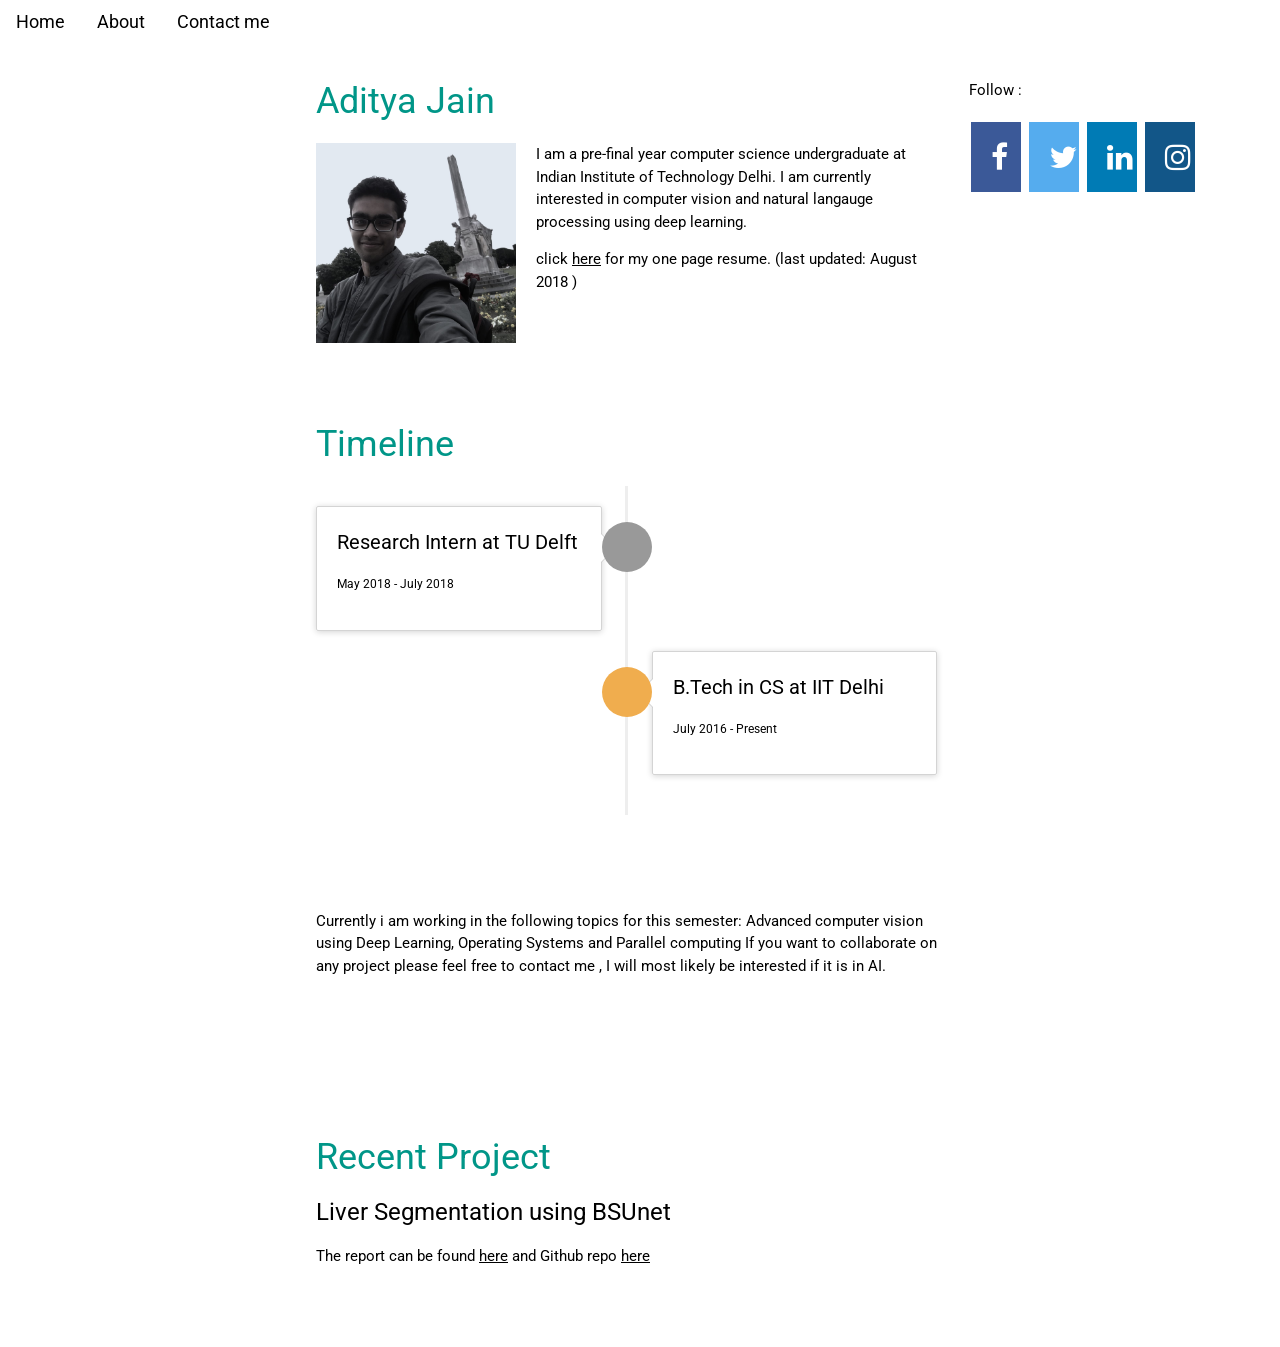
==== index.html @ 06b13209 "repo address updated" ====
<!DOCTYPE html>
<html lang="en">
<title>Aditya Jain | aditya0212jain</title>
<!-- Global site tag (gtag.js) - Google Analytics -->
<script async src="https://www.googletagmanager.com/gtag/js?id=UA-132483902-1"></script>
<script>
  window.dataLayer = window.dataLayer || [];
  function gtag(){dataLayer.push(arguments);}
  gtag('js', new Date());

  gtag('config', 'UA-132483902-1');
</script>

<meta charset="UTF-8">
<meta name="viewport" content="width=device-width, initial-scale=1">
<link rel="stylesheet" href="https://www.w3schools.com/w3css/4/w3.css">
<link rel="stylesheet" href="https://www.w3schools.com/lib/w3-theme-black.css">
<link rel="stylesheet" href="https://fonts.googleapis.com/css?family=Roboto">
<link rel="stylesheet" href="https://cdnjs.cloudflare.com/ajax/libs/font-awesome/4.7.0/css/font-awesome.min.css">
<link rel="stylesheet" href="timeline.css">
<link rel="stylesheet" href="social.css">
<style>
html,body,h1,h2,h3,h4,h5,h6 {font-family: "Roboto", sans-serif;}
.w3-sidebar {
  z-index: 3;
  width: 250px;
  top: 43px;
  bottom: 0;
  height: inherit;
}
</style>
<body>

<!-- Navbar -->
<div class="w3-top">
        <div class="w3-bar w3-theme w3-top w3-left-align w3-large">
          <!-- <a class="w3-bar-item w3-button w3-right w3-hide-large w3-hover-white w3-large w3-theme-l1" href="javascript:void(0)" onclick="w3_open()"><i class="fa fa-bars"></i></a> -->
          <a class="w3-bar-item w3-button w3-hover-white" href="index.html">Home</a>
          <a class="w3-bar-item w3-button w3-hover-white" href="about.html">About</a>
          <a href="contact.html" class="w3-bar-item w3-button w3-hover-white">Contact me</a>
          <!---<a href="#" class="w3-bar-item w3-button w3-hide-small w3-hide-medium w3-hover-white">Clients</a>
          <a href="#" class="w3-bar-item w3-button w3-hide-small w3-hide-medium w3-hover-white">Partners</a>--->
        </div>
      </div>

<!-- Sidebar 
<nav class="w3-sidebar w3-bar-block w3-collapse w3-large w3-theme-l5 w3-animate-left" id="mySidebar">
  <a href="javascript:void(0)" onclick="w3_close()" class="w3-right w3-xlarge w3-padding-large w3-hover-black w3-hide-large" title="Close Menu">
    <i class="fa fa-remove"></i>
  </a>
  <h4 class="w3-bar-item"><b>Menu</b></h4>
  <a class="w3-bar-item w3-button w3-hover-black" href="#">Link</a>
  <a class="w3-bar-item w3-button w3-hover-black" href="#">Link</a>
  <a class="w3-bar-item w3-button w3-hover-black" href="#">Link</a>
  <a class="w3-bar-item w3-button w3-hover-black" href="#">Link</a>
</nav>
-->

<!-- Overlay effect when opening sidebar on small screens -->
<div class="w3-overlay w3-hide-large" onclick="w3_close()" style="cursor:pointer" title="close side menu" id="myOverlay"></div>

<!-- Main content: shift it to the right by 250 pixels when the sidebar is visible -->
<div class="w3-main" style="margin-left:300px">

  <div class="w3-row w3-padding-64">
    <div class="w3-twothird w3-container">
      <h1 class="w3-text-teal">Aditya Jain</h1>
      <p>
      <img src="myimage.jpeg" style="width: 200px;height: 200px;margin-right: 20px" align="left">
      <p>
        I am a pre-final year computer science  undergraduate at Indian Institute of Technology Delhi. I am currently interested in computer vision and natural langauge processing using deep learning.</p>
        <p>click <a href="resume.pdf" target="_blank">here</a> for my one page resume.

            (last updated: August 2018 )</p>
        </p>
    </div>
    <div class="w3-third w3-container">
        <p>Follow :</p>
        <a href="https://www.facebook.com/aditya0212jain" class="fa fa-facebook" target="_blank"></a>
<a href="https://twitter.com/aditya0212jain" class="fa fa-twitter" target="_blank"></a>
<a href="https://www.linkedin.com/in/aditya-jain-6a0373137/" class="fa fa-linkedin" target="_blank"></a>
<a href="https://www.instagram.com/aditya0212jain" class="fa fa-instagram" target="_blank"></a>
    </div>
  </div>

  <div class="w3-row">
    <div class="w3-twothird w3-container">
      <h1 class="w3-text-teal">Timeline</h1>
      <div class="container">
            <ul class="timeline">
                <li>
                  <div class="timeline-badge"><i class="glyphicon glyphicon-check"></i></div>
                  <div class="timeline-panel">
                    <div class="timeline-heading">
                      <h4 class="timeline-title">Research Intern at TU Delft</h4>
                      <p><small class="text-muted"><i class="glyphicon glyphicon-time"></i>May 2018 - July 2018</small></p>
                    </div>
                    <div class="timeline-body">
                    </div>
                  </div>
                </li>
                <li class="timeline-inverted">
                  <div class="timeline-badge warning"><i class="glyphicon glyphicon-check"></i></div>
                  <div class="timeline-panel">
                    <div class="timeline-heading">
                      <h4 class="timeline-title">B.Tech in CS at IIT Delhi</h4>
                      <p><small class="text-muted"><i class="glyphicon glyphicon-time"></i>July 2016 - Present</small></p>
                    </div>
                    <div class="timeline-body">
                    </div>
                  </div>
                </li>
            </ul>
        </div>
    </div>
  </div>

  <div class="w3-row w3-padding-64">
    <div class="w3-twothird w3-container">
      <h1 class="w3-text-teal"></h1>
      <p>Currently i am working in the following topics for this semester:

        Advanced computer vision using Deep Learning, Operating Systems and Parallel computing
        
        If you want to collaborate on any project please feel free to contact me , I will most likely be interested if it is in AI.</p>
    </div>
  </div>

  <div class="w3-row w3-padding-64">
    <div class="w3-twothird w3-container">
      <h1 class="w3-text-teal">Recent Project</h1>
      <h3>Liver Segmentation using BSUnet</h3>
      <p>The report can be found <a href="files/LiverSegmentation.pdf">here</a> and Github repo <a href="https://github.com/aditya0212jain/Liver_Segmentation_BSUNet">here</a> </p>
    </div>
  </div>

  <!-- Pagination 
  <div class="w3-center w3-padding-32">
    <div class="w3-bar">
      <a class="w3-button w3-black" href="#">1</a>
      <a class="w3-button w3-hover-black" href="#">2</a>
      <a class="w3-button w3-hover-black" href="#">3</a>
      <a class="w3-button w3-hover-black" href="#">4</a>
      <a class="w3-button w3-hover-black" href="#">5</a>
      <a class="w3-button w3-hover-black" href="#">»</a>
    </div>
  </div>
  -->

<!-- END MAIN -->
</div>

<script>
// Get the Sidebar
var mySidebar = document.getElementById("mySidebar");

// Get the DIV with overlay effect
var overlayBg = document.getElementById("myOverlay");

// Toggle between showing and hiding the sidebar, and add overlay effect
function w3_open() {
  if (mySidebar.style.display === 'block') {
    mySidebar.style.display = 'none';
    overlayBg.style.display = "none";
  } else {
    mySidebar.style.display = 'block';
    overlayBg.style.display = "block";
  }
}

// Close the sidebar with the close button
function w3_close() {
  mySidebar.style.display = "none";
  overlayBg.style.display = "none";
}
</script>

</body>
</html>
---- timeline.css ----
.timeline {
    list-style: none;
    padding: 20px 0 20px;
    position: relative;
  }
  .timeline:before {
    top: 0;
    bottom: 0;
    position: absolute;
    content: " ";
    width: 3px;
    background-color: #eeeeee;
    left: 50%;
    margin-left: -1.5px;
  }
  .timeline > li {
    margin-bottom: 20px;
    position: relative;
  }
  .timeline > li:before,
  .timeline > li:after {
    content: " ";
    display: table;
  }
  .timeline > li:after {
    clear: both;
  }
  .timeline > li:before,
  .timeline > li:after {
    content: " ";
    display: table;
  }
  .timeline > li:after {
    clear: both;
  }
  .timeline > li > .timeline-panel {
    width: 46%;
    float: left;
    border: 1px solid #d4d4d4;
    border-radius: 2px;
    padding: 20px;
    position: relative;
    -webkit-box-shadow: 0 1px 6px rgba(0, 0, 0, 0.175);
    box-shadow: 0 1px 6px rgba(0, 0, 0, 0.175);
  }
  .timeline > li > .timeline-panel:before {
    position: absolute;
    top: 26px;
    right: -15px;
    display: inline-block;
    border-top: 15px solid transparent;
    border-left: 15px solid #ccc;
    border-right: 0 solid #ccc;
    border-bottom: 15px solid transparent;
    content: " ";
  }
  .timeline > li > .timeline-panel:after {
    position: absolute;
    top: 27px;
    right: -14px;
    display: inline-block;
    border-top: 14px solid transparent;
    border-left: 14px solid #fff;
    border-right: 0 solid #fff;
    border-bottom: 14px solid transparent;
    content: " ";
  }
  .timeline > li > .timeline-badge {
    color: #fff;
    width: 50px;
    height: 50px;
    line-height: 50px;
    font-size: 1.4em;
    text-align: center;
    position: absolute;
    top: 16px;
    left: 50%;
    margin-left: -25px;
    background-color: #999999;
    z-index: 100;
    border-top-right-radius: 50%;
    border-top-left-radius: 50%;
    border-bottom-right-radius: 50%;
    border-bottom-left-radius: 50%;
  }
  .timeline > li.timeline-inverted > .timeline-panel {
    float: right;
  }
  .timeline > li.timeline-inverted > .timeline-panel:before {
    border-left-width: 0;
    border-right-width: 15px;
    left: -15px;
    right: auto;
  }
  .timeline > li.timeline-inverted > .timeline-panel:after {
    border-left-width: 0;
    border-right-width: 14px;
    left: -14px;
    right: auto;
  }
  .timeline-badge.primary {
    background-color: #2e6da4 !important;
  }
  .timeline-badge.success {
    background-color: #3f903f !important;
  }
  .timeline-badge.warning {
    background-color: #f0ad4e !important;
  }
  .timeline-badge.danger {
    background-color: #d9534f !important;
  }
  .timeline-badge.info {
    background-color: #5bc0de !important;
  }
  .timeline-title {
    margin-top: 0;
    color: inherit;
  }
  .timeline-body > p,
  .timeline-body > ul {
    margin-bottom: 0;
  }
  .timeline-body > p + p {
    margin-top: 5px;
  }
---- social.css ----
.fa {
    padding: 20px;
    font-size: 30px;
    width: 50px;
    text-align: center;
    text-decoration: none;
    margin: 5px 2px;
  }
  
  .fa:hover {
      opacity: 0.7;
  }
  
  .fa-facebook {
    background: #3B5998;
    color: white;
  }
  
  .fa-twitter {
    background: #55ACEE;
    color: white;
  }
  
  .fa-google {
    background: #dd4b39;
    color: white;
  }
  
  .fa-linkedin {
    background: #007bb5;
    color: white;
  }
  
  .fa-youtube {
    background: #bb0000;
    color: white;
  }
  
  .fa-instagram {
    background: #125688;
    color: white;
  }
  
  .fa-pinterest {
    background: #cb2027;
    color: white;
  }
  
  .fa-snapchat-ghost {
    background: #fffc00;
    color: white;
    text-shadow: -1px 0 black, 0 1px black, 1px 0 black, 0 -1px black;
  }
  
  .fa-skype {
    background: #00aff0;
    color: white;
  }
  
  .fa-android {
    background: #a4c639;
    color: white;
  }
  
  .fa-dribbble {
    background: #ea4c89;
    color: white;
  }
  
  .fa-vimeo {
    background: #45bbff;
    color: white;
  }
  
  .fa-tumblr {
    background: #2c4762;
    color: white;
  }
  
  .fa-vine {
    background: #00b489;
    color: white;
  }
  
  .fa-foursquare {
    background: #45bbff;
    color: white;
  }
  
  .fa-stumbleupon {
    background: #eb4924;
    color: white;
  }
  
  .fa-flickr {
    background: #f40083;
    color: white;
  }
  
  .fa-yahoo {
    background: #430297;
    color: white;
  }
  
  .fa-soundcloud {
    background: #ff5500;
    color: white;
  }
  
  .fa-reddit {
    background: #ff5700;
    color: white;
  }
  
  .fa-rss {
    background: #ff6600;
    color: white;
  }
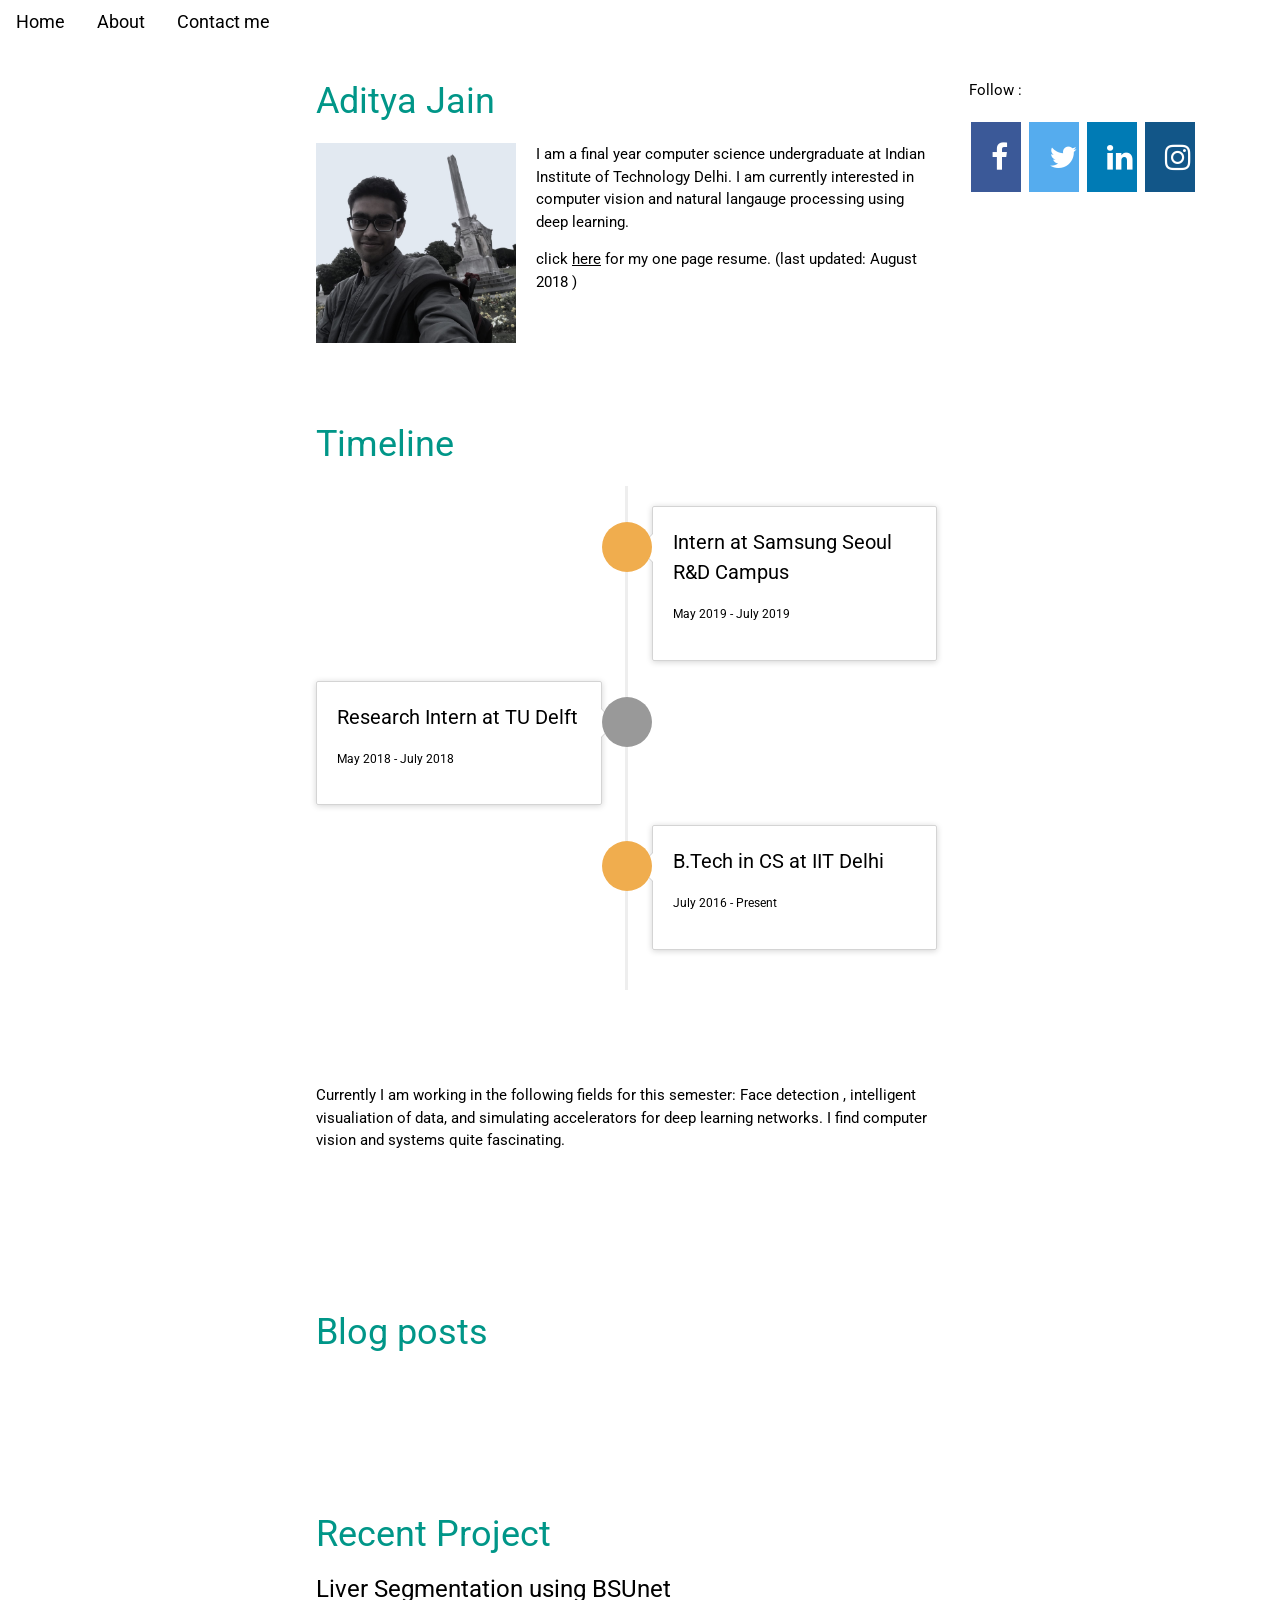
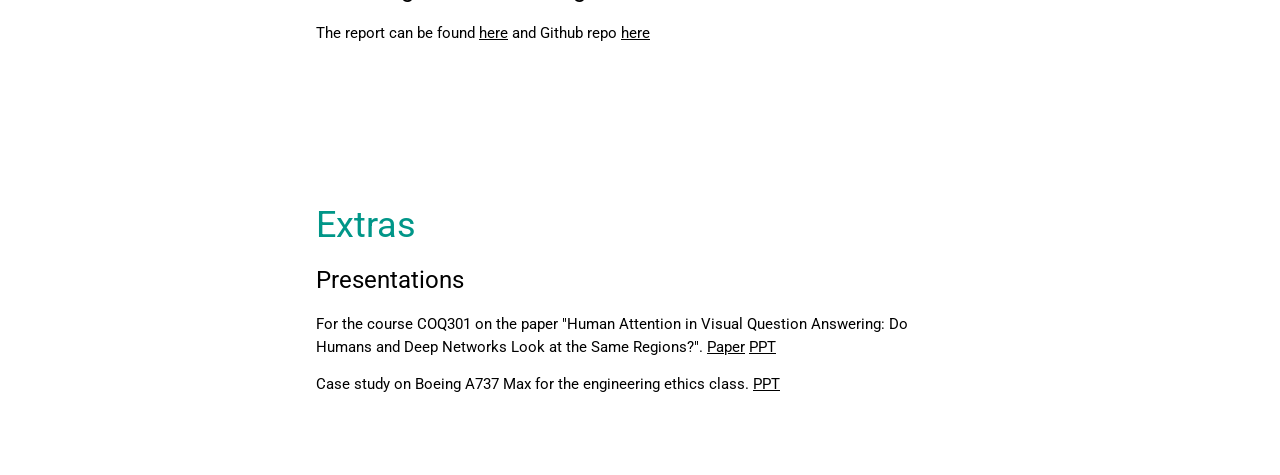
==== commit a9df0261: "update" ====
--- a/index.html
+++ b/index.html
@@ -68,7 +68,7 @@
       <p>
       <img src="myimage.jpeg" style="width: 200px;height: 200px;margin-right: 20px" align="left">
       <p>
-        I am a pre-final year computer science  undergraduate at Indian Institute of Technology Delhi. I am currently interested in computer vision and natural langauge processing using deep learning.</p>
+        I am a final year computer science  undergraduate at Indian Institute of Technology Delhi. I am currently interested in computer vision and natural langauge processing using deep learning.</p>
         <p>click <a href="resume.pdf" target="_blank">here</a> for my one page resume.
 
             (last updated: August 2018 )</p>
@@ -88,6 +88,17 @@
       <h1 class="w3-text-teal">Timeline</h1>
       <div class="container">
             <ul class="timeline">
+                <li class="timeline-inverted">
+                    <div class="timeline-badge warning"><i class="glyphicon glyphicon-check"></i></div>
+                    <div class="timeline-panel">
+                      <div class="timeline-heading">
+                        <h4 class="timeline-title">Intern at Samsung Seoul R&D Campus</h4>
+                        <p><small class="text-muted"><i class="glyphicon glyphicon-time"></i>May 2019 - July 2019</small></p>
+                      </div>
+                      <div class="timeline-body">
+                      </div>
+                    </div>
+                  </li>
                 <li>
                   <div class="timeline-badge"><i class="glyphicon glyphicon-check"></i></div>
                   <div class="timeline-panel">
@@ -118,13 +129,19 @@
   <div class="w3-row w3-padding-64">
     <div class="w3-twothird w3-container">
       <h1 class="w3-text-teal"></h1>
-      <p>Currently i am working in the following topics for this semester:
-
-        Advanced computer vision using Deep Learning, Operating Systems and Parallel computing
+      <p>Currently I am working in the following fields for this semester:
+        Face detection , intelligent visualiation of data, and simulating accelerators for deep learning networks. 
+        I find computer vision and systems quite fascinating. 
+      </p>
+    </div>
+  </div>
+
+  <div class="w3-row w3-padding-64">
+      <div class="w3-twothird w3-container">
+        <h1 class="w3-text-teal">Blog posts</h1>
         
-        If you want to collaborate on any project please feel free to contact me , I will most likely be interested if it is in AI.</p>
-    </div>
-  </div>
+      </div>
+    </div>
 
   <div class="w3-row w3-padding-64">
     <div class="w3-twothird w3-container">
@@ -133,6 +150,19 @@
       <p>The report can be found <a href="files/LiverSegmentation.pdf">here</a> and Github repo <a href="https://github.com/aditya0212jain/Liver_Segmentation_BSUNet">here</a> </p>
     </div>
   </div>
+
+  <div class="w3-row w3-padding-64">
+      <div class="w3-twothird w3-container">
+        <h1 class="w3-text-teal">Extras</h1>
+        <h3>Presentations</h3>
+        <p>For the course COQ301 on the paper "Human Attention in Visual Question Answering: Do Humans and Deep Networks Look at the Same Regions?". 
+            <a href="https://arxiv.org/abs/1606.03556">Paper</a> <a href="files/coq301.pptx">PPT</a> 
+        </p>
+        <p>
+          Case study on Boeing A737 Max for the engineering ethics class. <a href="files/boeing_crash.pptx">PPT</a> 
+        </p>
+      </div>
+    </div>
 
   <!-- Pagination 
   <div class="w3-center w3-padding-32">
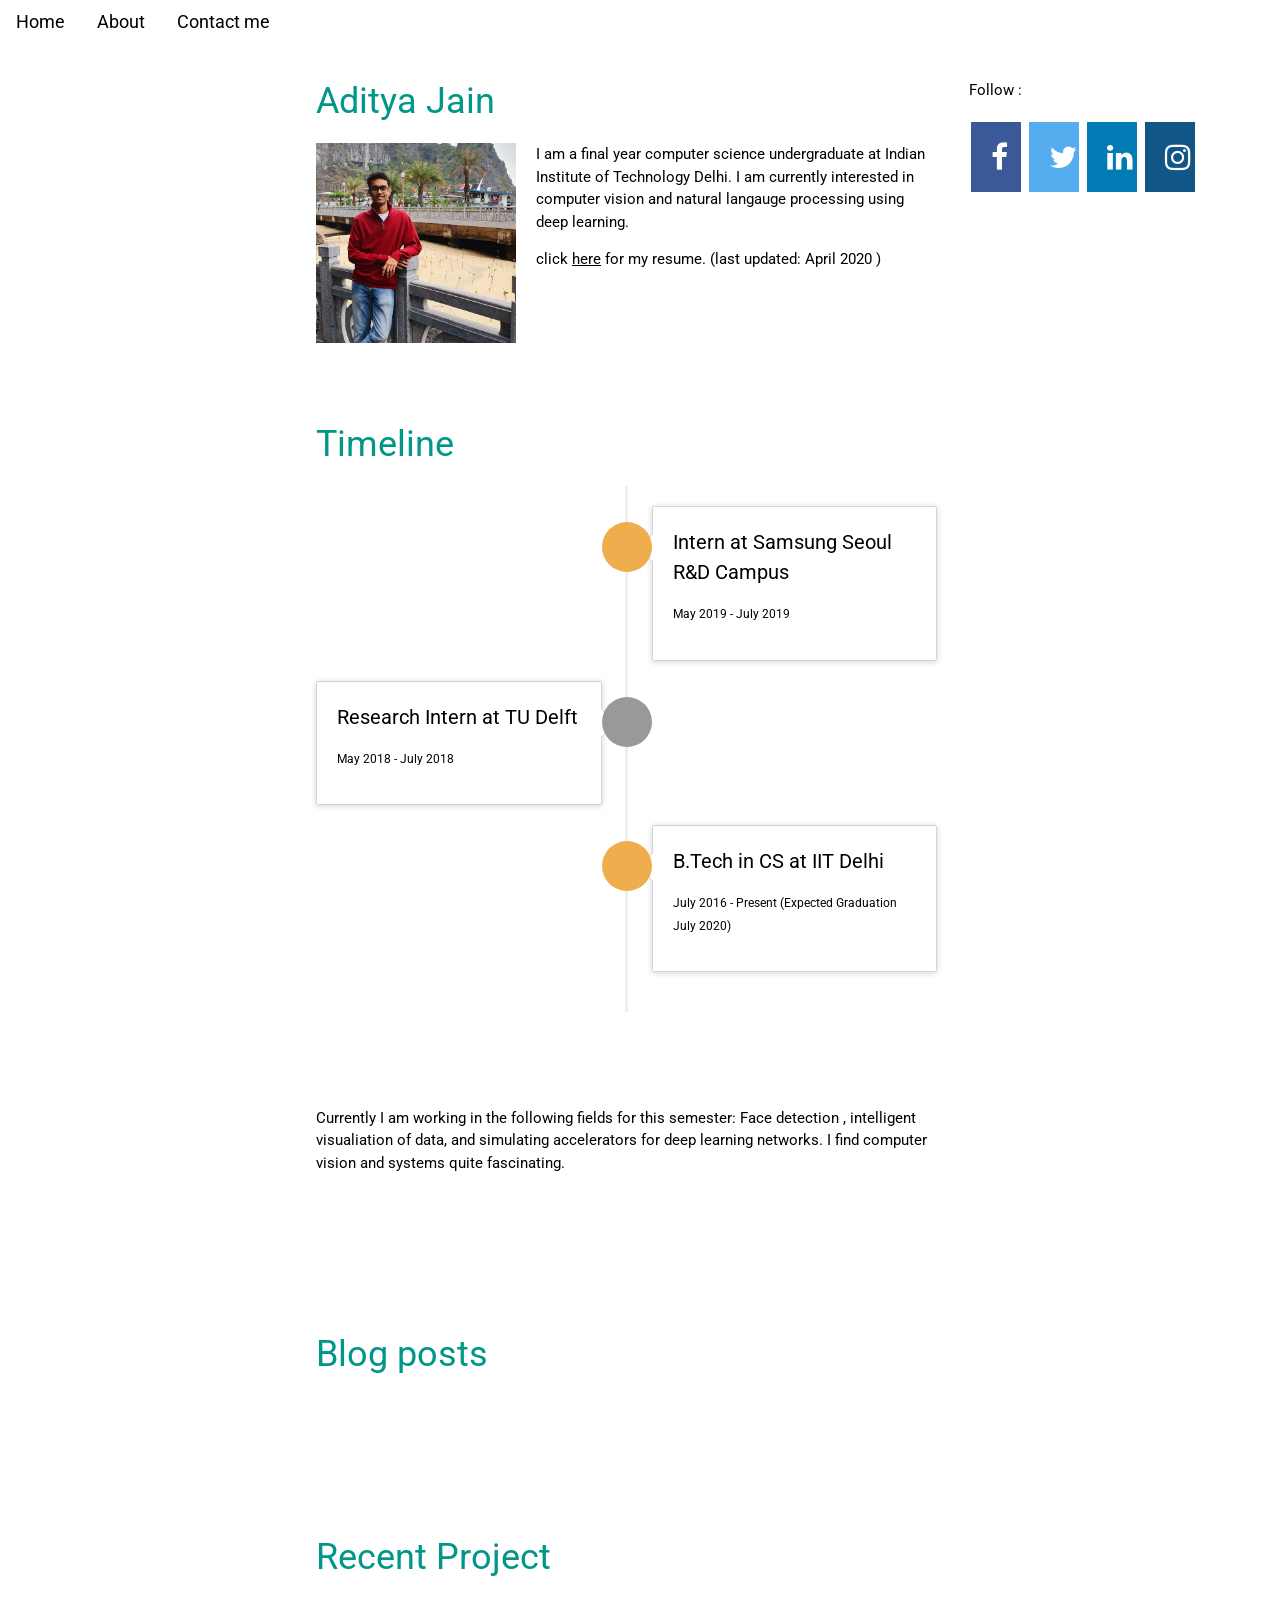
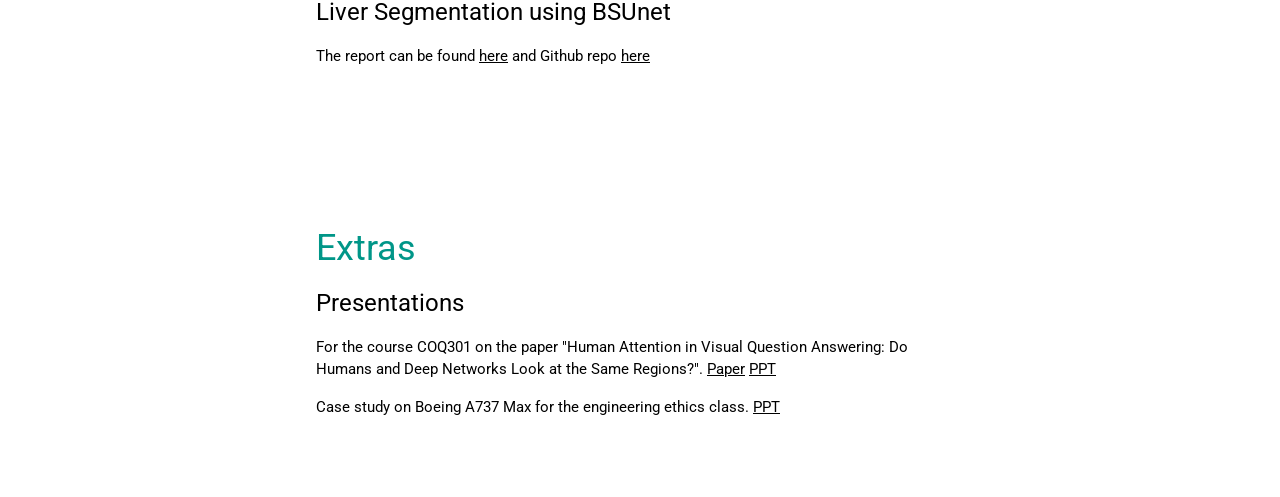
==== commit 38c76b90: "recent updates" ====
--- a/index.html
+++ b/index.html
@@ -32,7 +32,7 @@
 <body>
 
 <!-- Navbar -->
-<div class="w3-top">
+<div class="w3-top" style="z-index: 9999;">
         <div class="w3-bar w3-theme w3-top w3-left-align w3-large">
           <!-- <a class="w3-bar-item w3-button w3-right w3-hide-large w3-hover-white w3-large w3-theme-l1" href="javascript:void(0)" onclick="w3_open()"><i class="fa fa-bars"></i></a> -->
           <a class="w3-bar-item w3-button w3-hover-white" href="index.html">Home</a>
@@ -41,7 +41,7 @@
           <!---<a href="#" class="w3-bar-item w3-button w3-hide-small w3-hide-medium w3-hover-white">Clients</a>
           <a href="#" class="w3-bar-item w3-button w3-hide-small w3-hide-medium w3-hover-white">Partners</a>--->
         </div>
-      </div>
+</div>
 
 <!-- Sidebar 
 <nav class="w3-sidebar w3-bar-block w3-collapse w3-large w3-theme-l5 w3-animate-left" id="mySidebar">
@@ -69,9 +69,9 @@
       <img src="myimage.jpeg" style="width: 200px;height: 200px;margin-right: 20px" align="left">
       <p>
         I am a final year computer science  undergraduate at Indian Institute of Technology Delhi. I am currently interested in computer vision and natural langauge processing using deep learning.</p>
-        <p>click <a href="resume.pdf" target="_blank">here</a> for my one page resume.
-
-            (last updated: August 2018 )</p>
+        <p>click <a href="resume.pdf" target="_blank">here</a> for my resume.
+
+            (last updated: April 2020 )</p>
         </p>
     </div>
     <div class="w3-third w3-container">
@@ -115,7 +115,7 @@
                   <div class="timeline-panel">
                     <div class="timeline-heading">
                       <h4 class="timeline-title">B.Tech in CS at IIT Delhi</h4>
-                      <p><small class="text-muted"><i class="glyphicon glyphicon-time"></i>July 2016 - Present</small></p>
+                      <p><small class="text-muted"><i class="glyphicon glyphicon-time"></i>July 2016 - Present (Expected Graduation July 2020)</small></p>
                     </div>
                     <div class="timeline-body">
                     </div>
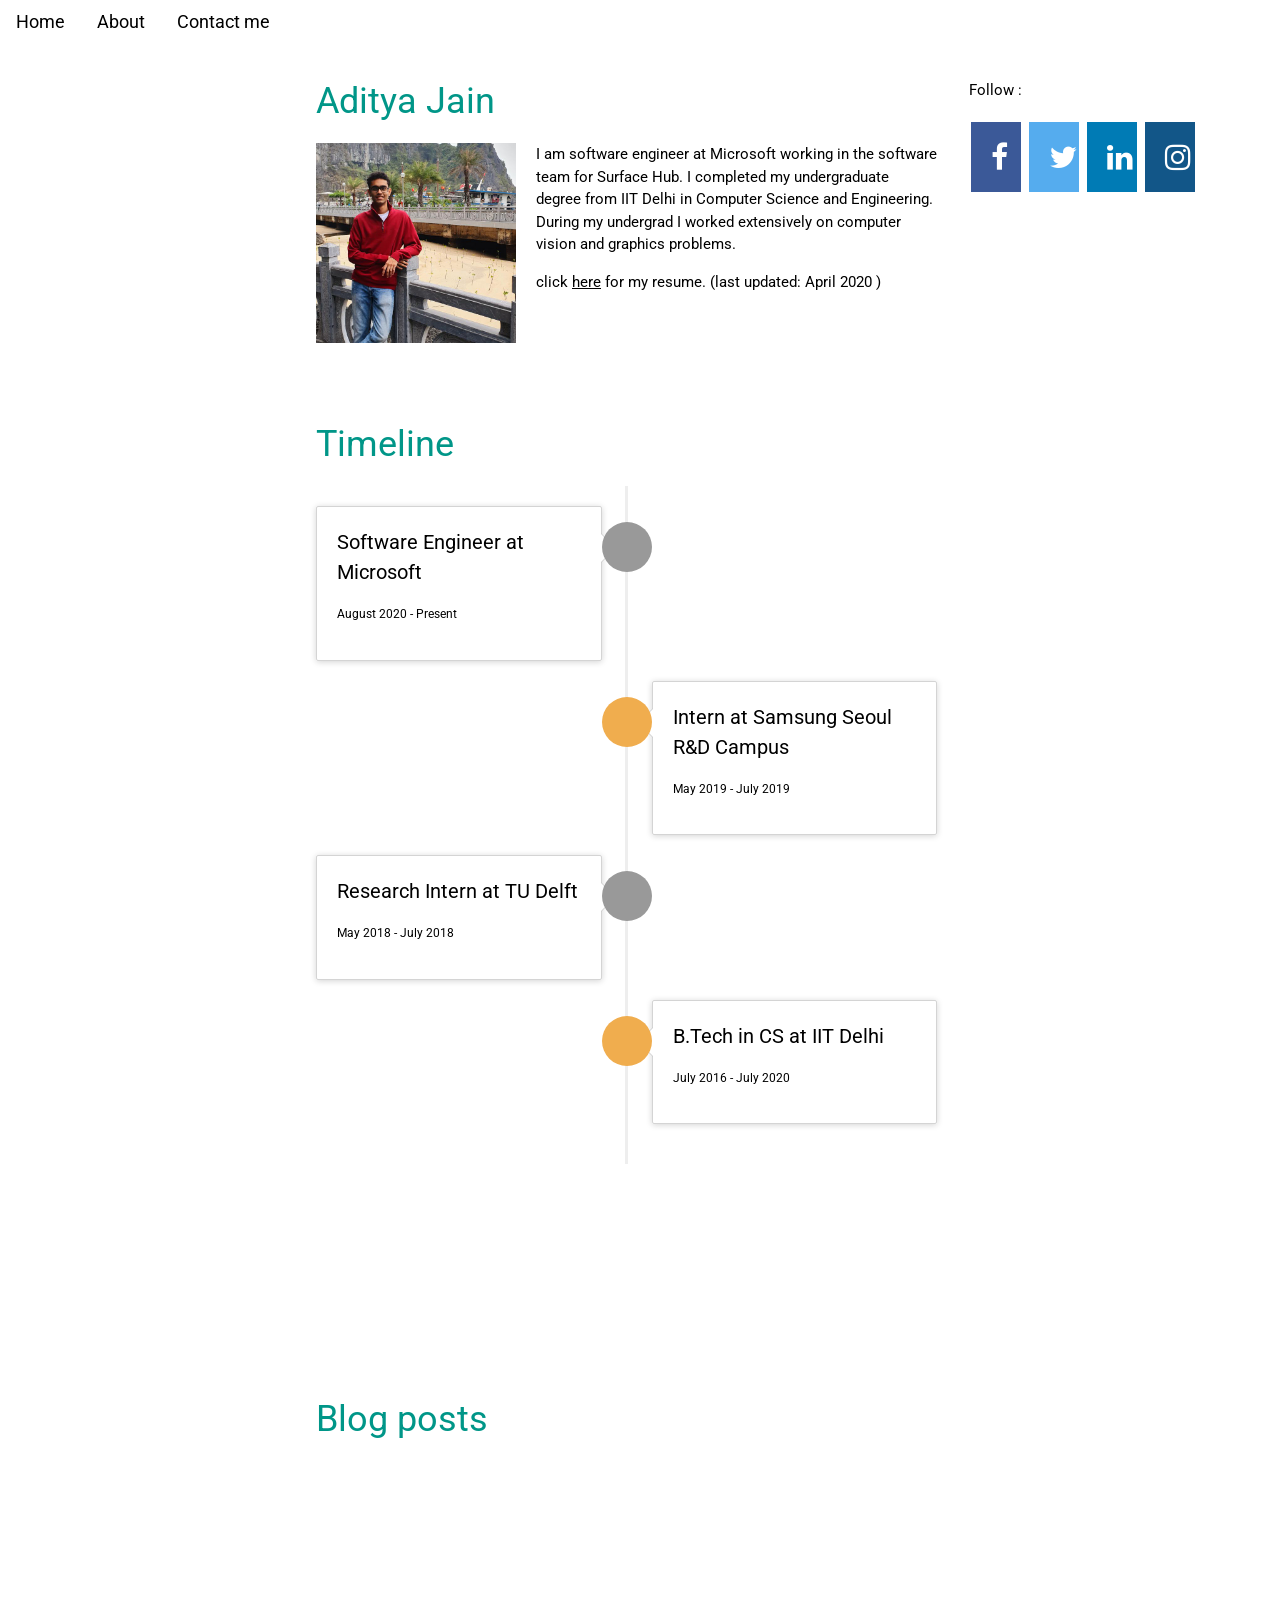
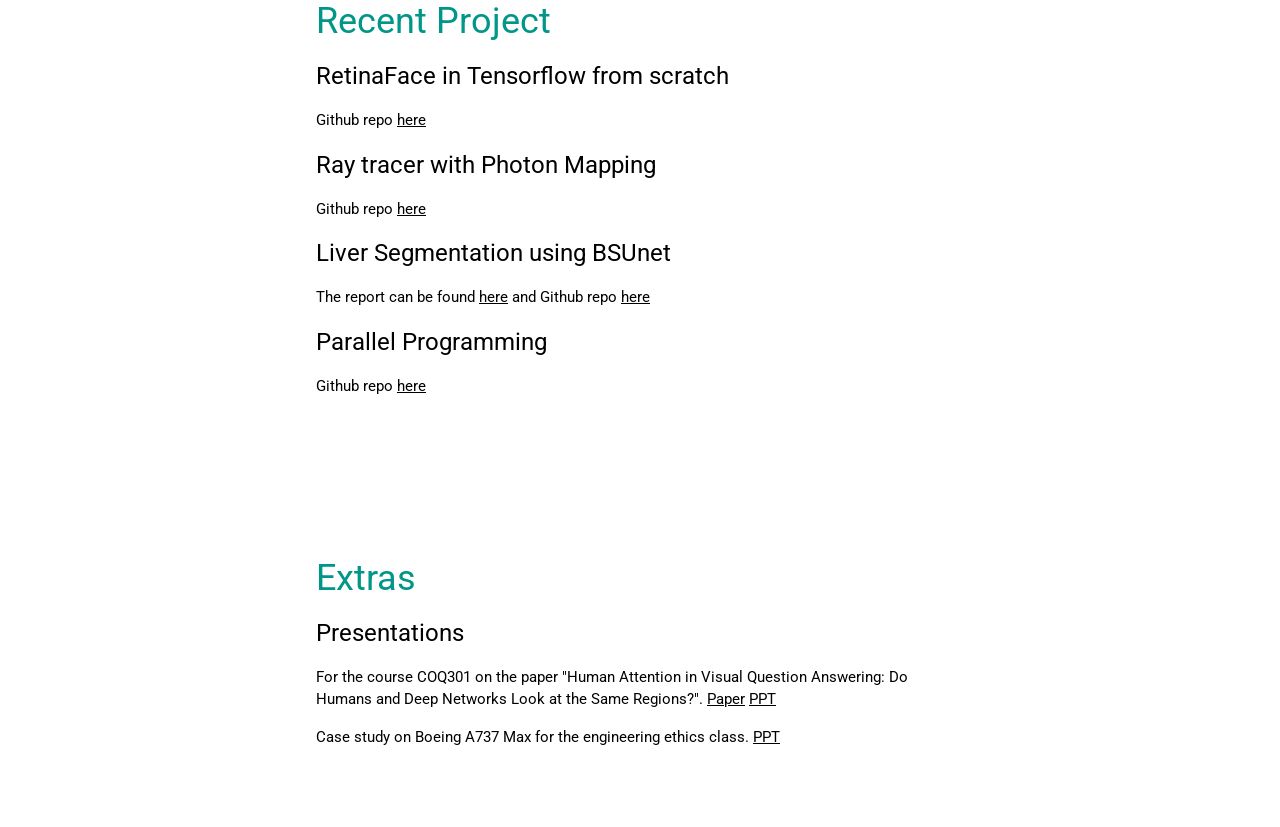
==== commit e780161b: "job update" ====
--- a/index.html
+++ b/index.html
@@ -68,7 +68,8 @@
       <p>
       <img src="myimage.jpeg" style="width: 200px;height: 200px;margin-right: 20px" align="left">
       <p>
-        I am a final year computer science  undergraduate at Indian Institute of Technology Delhi. I am currently interested in computer vision and natural langauge processing using deep learning.</p>
+        I am software engineer at Microsoft working in the software team for Surface Hub. I completed my undergraduate degree from IIT Delhi in Computer Science and Engineering. During my undergrad I worked extensively on computer 
+        vision and graphics problems. 
         <p>click <a href="resume.pdf" target="_blank">here</a> for my resume.
 
             (last updated: April 2020 )</p>
@@ -88,6 +89,17 @@
       <h1 class="w3-text-teal">Timeline</h1>
       <div class="container">
             <ul class="timeline">
+                <li>
+                    <div class="timeline-badge"><i class="glyphicon glyphicon-check"></i></div>
+                    <div class="timeline-panel">
+                      <div class="timeline-heading">
+                        <h4 class="timeline-title">Software Engineer at Microsoft</h4>
+                        <p><small class="text-muted"><i class="glyphicon glyphicon-time"></i>August 2020 - Present</small></p>
+                      </div>
+                      <div class="timeline-body">
+                      </div>
+                    </div>
+                  </li>
                 <li class="timeline-inverted">
                     <div class="timeline-badge warning"><i class="glyphicon glyphicon-check"></i></div>
                     <div class="timeline-panel">
@@ -115,7 +127,7 @@
                   <div class="timeline-panel">
                     <div class="timeline-heading">
                       <h4 class="timeline-title">B.Tech in CS at IIT Delhi</h4>
-                      <p><small class="text-muted"><i class="glyphicon glyphicon-time"></i>July 2016 - Present (Expected Graduation July 2020)</small></p>
+                      <p><small class="text-muted"><i class="glyphicon glyphicon-time"></i>July 2016 - July 2020</small></p>
                     </div>
                     <div class="timeline-body">
                     </div>
@@ -129,10 +141,10 @@
   <div class="w3-row w3-padding-64">
     <div class="w3-twothird w3-container">
       <h1 class="w3-text-teal"></h1>
-      <p>Currently I am working in the following fields for this semester:
+      <!-- <p>Currently I am working in the following fields for this semester:
         Face detection , intelligent visualiation of data, and simulating accelerators for deep learning networks. 
         I find computer vision and systems quite fascinating. 
-      </p>
+      </p> -->
     </div>
   </div>
 
@@ -146,8 +158,14 @@
   <div class="w3-row w3-padding-64">
     <div class="w3-twothird w3-container">
       <h1 class="w3-text-teal">Recent Project</h1>
+      <h3>RetinaFace in Tensorflow from scratch</h3>
+      <p>Github repo <a href="https://github.com/aditya0212jain/retinaface_tensorflow">here</a> </p>
+      <h3>Ray tracer with Photon Mapping</h3>
+      <p>Github repo <a href="https://github.com/aditya0212jain/Photon_mapping">here</a> </p>
       <h3>Liver Segmentation using BSUnet</h3>
       <p>The report can be found <a href="files/LiverSegmentation.pdf">here</a> and Github repo <a href="https://github.com/aditya0212jain/Liver_Segmentation_BSUNet">here</a> </p>
+      <h3>Parallel Programming</h3>
+      <p>Github repo <a href="https://github.com/aditya0212jain/Parallel_Programming">here</a> </p>
     </div>
   </div>
 
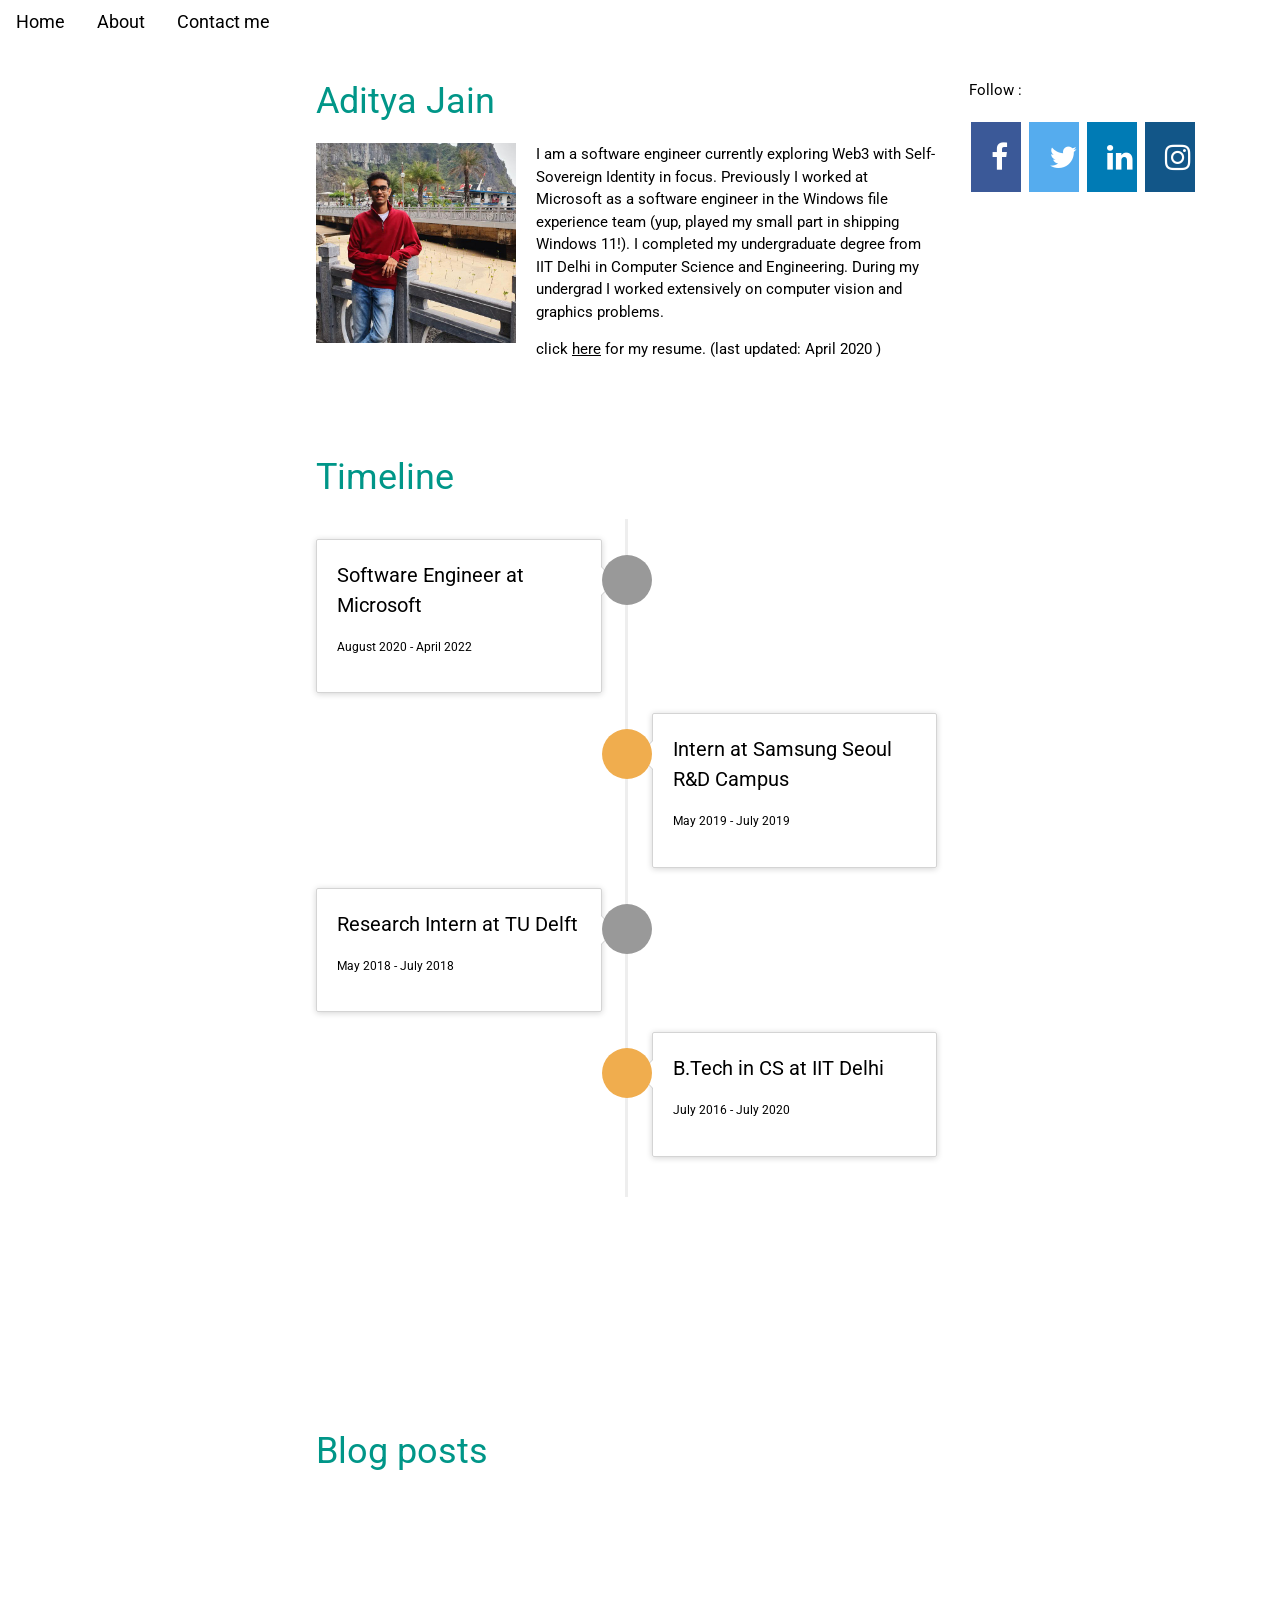
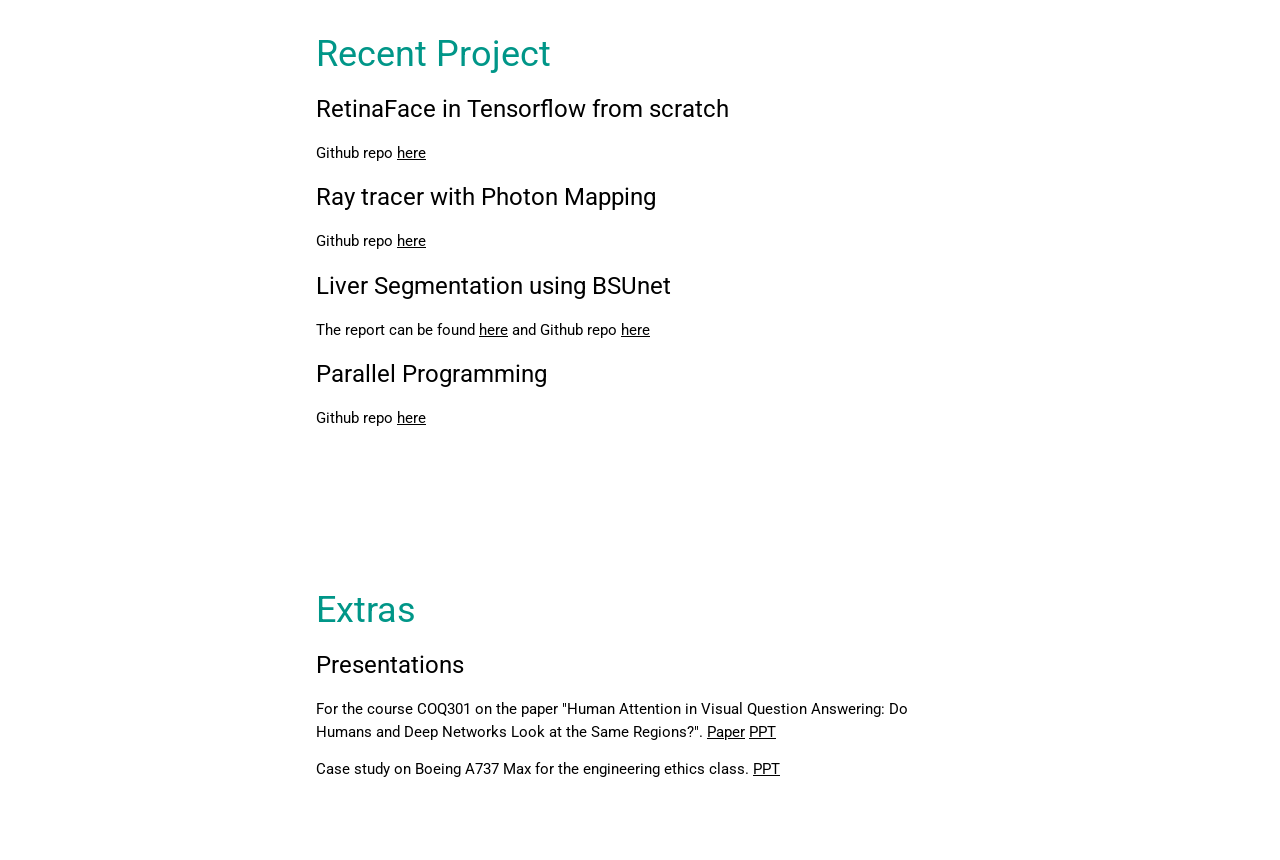
==== commit a6177b27: "updating after leaving job" ====
--- a/index.html
+++ b/index.html
@@ -68,7 +68,7 @@
       <p>
       <img src="myimage.jpeg" style="width: 200px;height: 200px;margin-right: 20px" align="left">
       <p>
-        I am software engineer at Microsoft working in the software team for Surface Hub. I completed my undergraduate degree from IIT Delhi in Computer Science and Engineering. During my undergrad I worked extensively on computer 
+        I am a software engineer currently exploring Web3 with Self-Sovereign Identity in focus. Previously I worked at Microsoft as a software engineer in the Windows file experience team (yup, played my small part in shipping Windows 11!). I completed my undergraduate degree from IIT Delhi in Computer Science and Engineering. During my undergrad I worked extensively on computer 
         vision and graphics problems. 
         <p>click <a href="resume.pdf" target="_blank">here</a> for my resume.
 
@@ -94,7 +94,7 @@
                     <div class="timeline-panel">
                       <div class="timeline-heading">
                         <h4 class="timeline-title">Software Engineer at Microsoft</h4>
-                        <p><small class="text-muted"><i class="glyphicon glyphicon-time"></i>August 2020 - Present</small></p>
+                        <p><small class="text-muted"><i class="glyphicon glyphicon-time"></i>August 2020 - April 2022</small></p>
                       </div>
                       <div class="timeline-body">
                       </div>
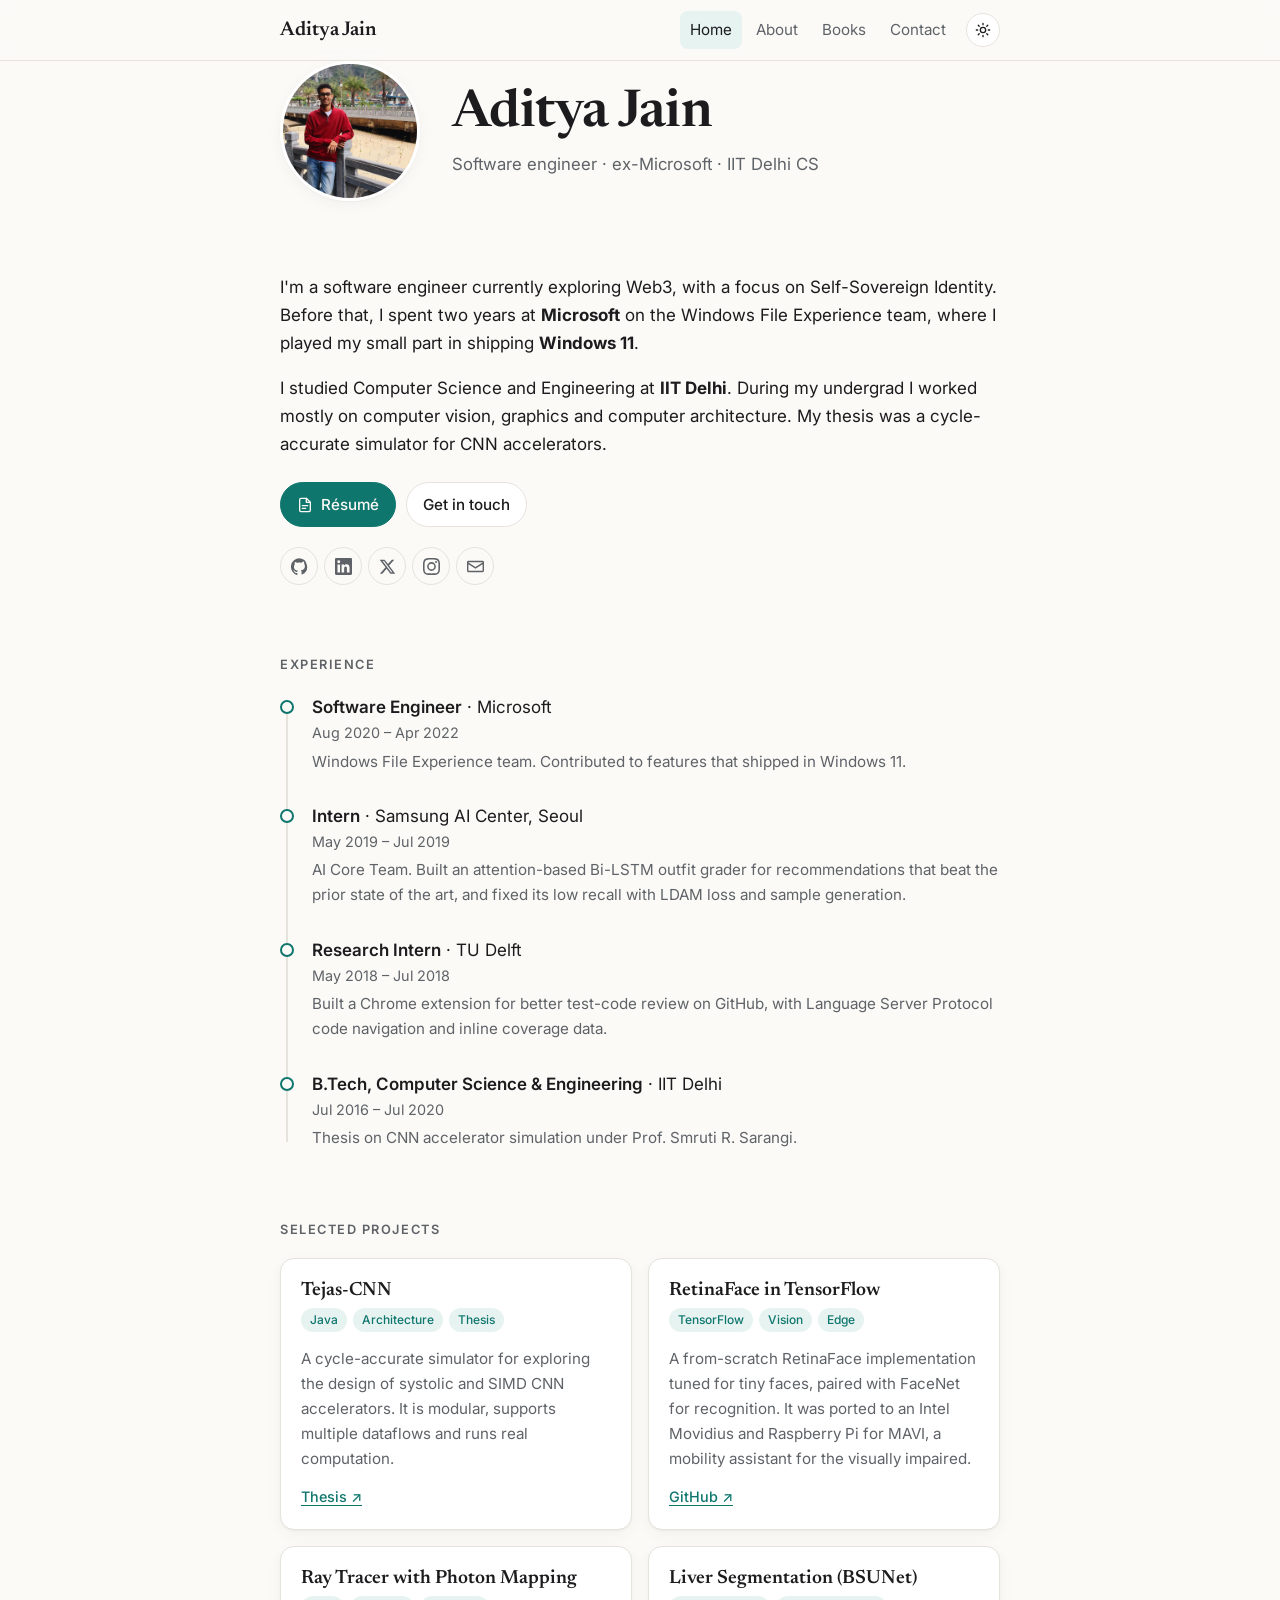
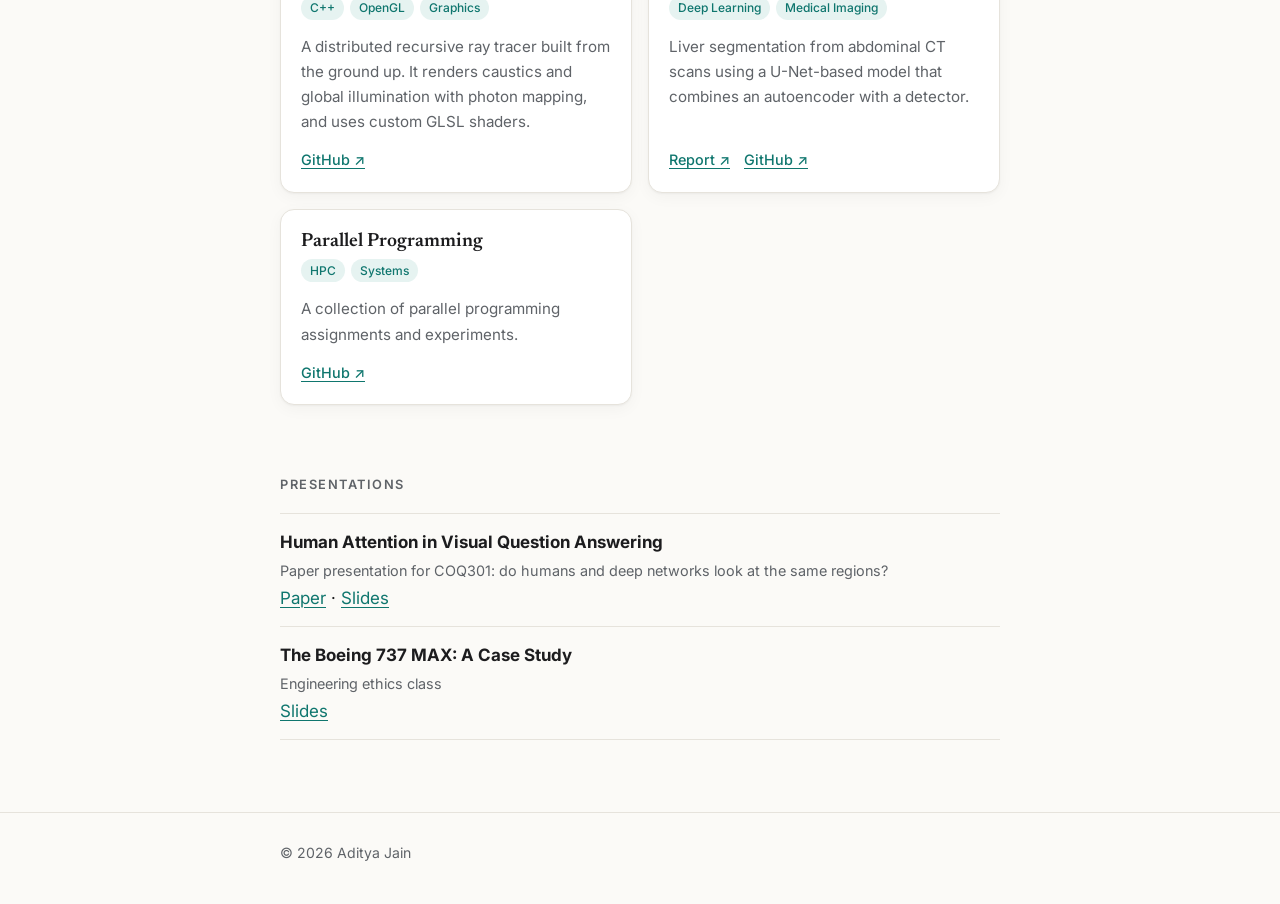
==== commit 4d66b17f: "Overhaul site with a modern, responsive design - Replace W3.CSS/Font Awesome with a single shared st" ====
--- a/index.html
+++ b/index.html
@@ -1,227 +1,164 @@
 <!DOCTYPE html>
 <html lang="en">
-<title>Aditya Jain | aditya0212jain</title>
-<!-- Global site tag (gtag.js) - Google Analytics -->
-<script async src="https://www.googletagmanager.com/gtag/js?id=UA-132483902-1"></script>
-<script>
-  window.dataLayer = window.dataLayer || [];
-  function gtag(){dataLayer.push(arguments);}
-  gtag('js', new Date());
+<head>
+  <meta charset="UTF-8">
+  <meta name="viewport" content="width=device-width, initial-scale=1">
+  <title>Aditya Jain — Software Engineer</title>
+  <meta name="description" content="Aditya Jain — software engineer. Previously at Microsoft on Windows 11. IIT Delhi CS graduate with a background in computer vision, graphics and systems.">
+  <meta property="og:title" content="Aditya Jain — Software Engineer">
+  <meta property="og:description" content="Software engineer. Previously at Microsoft on Windows 11. IIT Delhi CS.">
+  <meta property="og:image" content="https://aditya0212jain.github.io/myimage.jpeg">
+  <meta property="og:type" content="website">
+  <link rel="icon" href="data:image/svg+xml,<svg xmlns='http://www.w3.org/2000/svg' viewBox='0 0 100 100'><rect width='100' height='100' rx='22' fill='%230f766e'/><text x='50' y='68' font-size='54' text-anchor='middle' fill='white' font-family='Georgia,serif'>AJ</text></svg>">
+  <link rel="preconnect" href="https://fonts.googleapis.com">
+  <link rel="preconnect" href="https://fonts.gstatic.com" crossorigin>
+  <link rel="stylesheet" href="https://fonts.googleapis.com/css2?family=Inter:wght@400;500;600&family=Newsreader:opsz,wght@6..72,500;6..72,600&display=swap">
+  <link rel="stylesheet" href="style.css">
+  <script src="theme.js"></script>
+</head>
+<body>
+<a class="skip" href="#main">Skip to content</a>
 
-  gtag('config', 'UA-132483902-1');
-</script>
+<header class="site-header">
+  <div class="wrap">
+    <a class="brand" href="index.html"><span class="full">Aditya Jain</span><span class="short" aria-hidden="true">AJ</span></a>
+    <nav class="nav" aria-label="Main">
+      <a href="index.html" aria-current="page">Home</a>
+      <a href="about.html">About</a>
+      <a href="books.html">Books</a>
+      <a href="contact.html">Contact</a>
+      <button class="theme-toggle" type="button" aria-label="Toggle dark mode">
+        <svg class="sun" viewBox="0 0 24 24" fill="none" stroke="currentColor" stroke-width="2" stroke-linecap="round"><circle cx="12" cy="12" r="4"/><path d="M12 2v2M12 20v2M4.9 4.9l1.4 1.4M17.7 17.7l1.4 1.4M2 12h2M20 12h2M4.9 19.1l1.4-1.4M17.7 6.3l1.4-1.4"/></svg>
+        <svg class="moon" viewBox="0 0 24 24" fill="none" stroke="currentColor" stroke-width="2" stroke-linecap="round" stroke-linejoin="round"><path d="M21 12.8A9 9 0 1 1 11.2 3a7 7 0 0 0 9.8 9.8z"/></svg>
+      </button>
+    </nav>
+  </div>
+</header>
 
-<meta charset="UTF-8">
-<meta name="viewport" content="width=device-width, initial-scale=1">
-<link rel="stylesheet" href="https://www.w3schools.com/w3css/4/w3.css">
-<link rel="stylesheet" href="https://www.w3schools.com/lib/w3-theme-black.css">
-<link rel="stylesheet" href="https://fonts.googleapis.com/css?family=Roboto">
-<link rel="stylesheet" href="https://cdnjs.cloudflare.com/ajax/libs/font-awesome/4.7.0/css/font-awesome.min.css">
-<link rel="stylesheet" href="timeline.css">
-<link rel="stylesheet" href="social.css">
-<style>
-html,body,h1,h2,h3,h4,h5,h6 {font-family: "Roboto", sans-serif;}
-.w3-sidebar {
-  z-index: 3;
-  width: 250px;
-  top: 43px;
-  bottom: 0;
-  height: inherit;
-}
-</style>
-<body>
+<main id="main" class="wrap">
 
-<!-- Navbar -->
-<div class="w3-top" style="z-index: 9999;">
-        <div class="w3-bar w3-theme w3-top w3-left-align w3-large">
-          <!-- <a class="w3-bar-item w3-button w3-right w3-hide-large w3-hover-white w3-large w3-theme-l1" href="javascript:void(0)" onclick="w3_open()"><i class="fa fa-bars"></i></a> -->
-          <a class="w3-bar-item w3-button w3-hover-white" href="index.html">Home</a>
-          <a class="w3-bar-item w3-button w3-hover-white" href="about.html">About</a>
-          <a href="contact.html" class="w3-bar-item w3-button w3-hover-white">Contact me</a>
-          <!---<a href="#" class="w3-bar-item w3-button w3-hide-small w3-hide-medium w3-hover-white">Clients</a>
-          <a href="#" class="w3-bar-item w3-button w3-hide-small w3-hide-medium w3-hover-white">Partners</a>--->
+  <section class="hero" aria-label="Introduction">
+    <img class="avatar" src="myimage.jpeg" alt="Portrait of Aditya Jain" width="140" height="140">
+    <div>
+      <h1>Aditya Jain</h1>
+      <p class="tagline">Software engineer · ex-Microsoft · IIT Delhi CS</p>
+    </div>
+  </section>
+
+  <section class="bio" aria-label="Bio">
+    <p>
+      I'm a software engineer currently exploring Web3, with a focus on
+      Self-Sovereign Identity. Before that, I spent two years at
+      <strong>Microsoft</strong> on the Windows File Experience team, where I played my
+      small part in shipping <strong>Windows 11</strong>.
+    </p>
+    <p>
+      I studied Computer Science and Engineering at <strong>IIT Delhi</strong>. During my
+      undergrad I worked mostly on computer vision, graphics and computer
+      architecture. My thesis was a cycle-accurate simulator for CNN accelerators.
+    </p>
+    <div class="actions">
+      <a class="btn primary" href="resume.pdf" target="_blank" rel="noopener">
+        <svg width="16" height="16" viewBox="0 0 24 24" fill="none" stroke="currentColor" stroke-width="2" stroke-linecap="round" stroke-linejoin="round"><path d="M14 2H6a2 2 0 0 0-2 2v16a2 2 0 0 0 2 2h12a2 2 0 0 0 2-2V8z"/><path d="M14 2v6h6M8 13h8M8 17h5"/></svg>
+        Résumé
+      </a>
+      <a class="btn" href="contact.html">Get in touch</a>
+    </div>
+    <div class="socials">
+      <a href="https://github.com/aditya0212jain" target="_blank" rel="noopener" aria-label="GitHub"><svg viewBox="0 0 24 24"><path d="M12 .5a12 12 0 0 0-3.8 23.4c.6.1.8-.3.8-.6v-2.2c-3.3.7-4-1.4-4-1.4-.6-1.4-1.4-1.8-1.4-1.8-1-.7.1-.7.1-.7 1.2.1 1.8 1.2 1.8 1.2 1 1.8 2.8 1.3 3.5 1 .1-.8.4-1.3.7-1.6-2.7-.3-5.5-1.3-5.5-5.9 0-1.3.5-2.4 1.2-3.2-.1-.3-.5-1.5.1-3.2 0 0 1-.3 3.3 1.2a11.5 11.5 0 0 1 6 0C17.3 4.6 18.3 5 18.3 5c.7 1.7.2 2.9.1 3.2.8.8 1.2 1.9 1.2 3.2 0 4.6-2.8 5.6-5.5 5.9.4.4.8 1.1.8 2.2v3.3c0 .3.2.7.8.6A12 12 0 0 0 12 .5z"/></svg></a>
+      <a href="https://www.linkedin.com/in/aditya-jain-6a0373137/" target="_blank" rel="noopener" aria-label="LinkedIn"><svg viewBox="0 0 24 24"><path d="M20.4 20.5h-3.6v-5.6c0-1.3 0-3-1.8-3s-2.1 1.4-2.1 2.9v5.7H9.3V9h3.4v1.6h.1c.5-.9 1.6-1.8 3.4-1.8 3.6 0 4.3 2.4 4.3 5.5v6.2zM5.3 7.4a2.1 2.1 0 1 1 0-4.2 2.1 2.1 0 0 1 0 4.2zM7.1 20.5H3.5V9h3.6v11.5zM22.2 0H1.8C.8 0 0 .8 0 1.7v20.6c0 .9.8 1.7 1.8 1.7h20.4c1 0 1.8-.8 1.8-1.7V1.7C24 .8 23.2 0 22.2 0z"/></svg></a>
+      <a href="https://twitter.com/aditya0212jain" target="_blank" rel="noopener" aria-label="X (Twitter)"><svg viewBox="0 0 24 24"><path d="M18.2 2.3h3.4l-7.4 8.4 8.7 11.5h-6.8l-5.3-7-6.1 7H1.3l7.9-9L.9 2.3h7l4.8 6.3 5.5-6.3zm-1.2 17.9h1.9L7.1 4.2H5.1l11.9 16z"/></svg></a>
+      <a href="https://www.instagram.com/aditya0212jain" target="_blank" rel="noopener" aria-label="Instagram"><svg viewBox="0 0 24 24"><path d="M12 2.2c3.2 0 3.6 0 4.8.1 3.3.1 4.8 1.7 4.9 4.9.1 1.3.1 1.6.1 4.8s0 3.6-.1 4.8c-.1 3.2-1.7 4.8-4.9 4.9-1.3.1-1.6.1-4.8.1s-3.6 0-4.8-.1c-3.3-.1-4.8-1.7-4.9-4.9C2.2 15.6 2.2 15.2 2.2 12s0-3.6.1-4.8C2.4 3.9 3.9 2.4 7.2 2.3c1.2-.1 1.6-.1 4.8-.1zM12 0C8.7 0 8.3 0 7.1.1 2.7.3.3 2.7.1 7.1 0 8.3 0 8.7 0 12s0 3.7.1 4.9c.2 4.4 2.6 6.8 7 7 1.2.1 1.6.1 4.9.1s3.7 0 4.9-.1c4.4-.2 6.8-2.6 7-7 .1-1.2.1-1.6.1-4.9s0-3.7-.1-4.9c-.2-4.4-2.6-6.8-7-7C15.7 0 15.3 0 12 0zm0 5.8a6.2 6.2 0 1 0 0 12.4 6.2 6.2 0 0 0 0-12.4zM12 16a4 4 0 1 1 0-8 4 4 0 0 1 0 8zm6.4-11.8a1.4 1.4 0 1 0 0 2.9 1.4 1.4 0 0 0 0-2.9z"/></svg></a>
+      <a href="mailto:aditya0212jain@gmail.com" aria-label="Email"><svg viewBox="0 0 24 24"><path d="M2 4h20a2 2 0 0 1 2 2v12a2 2 0 0 1-2 2H2a2 2 0 0 1-2-2V6a2 2 0 0 1 2-2zm0 2v.5l10 6.3 10-6.3V6H2zm20 2.9-9.5 6a1 1 0 0 1-1 0L2 8.9V18h20V8.9z"/></svg></a>
+    </div>
+  </section>
+
+  <section id="experience">
+    <h2 class="section-title">Experience</h2>
+    <ul class="timeline">
+      <li>
+        <span class="role">Software Engineer</span> · <span class="org">Microsoft</span>
+        <span class="when">Aug 2020 – Apr 2022</span>
+        <p class="desc">Windows File Experience team. Contributed to features that shipped in Windows 11.</p>
+      </li>
+      <li>
+        <span class="role">Intern</span> · <span class="org">Samsung AI Center, Seoul</span>
+        <span class="when">May 2019 – Jul 2019</span>
+        <p class="desc">AI Core Team. Built an attention-based Bi-LSTM outfit grader for recommendations that beat the prior state of the art, and fixed its low recall with LDAM loss and sample generation.</p>
+      </li>
+      <li>
+        <span class="role">Research Intern</span> · <span class="org">TU Delft</span>
+        <span class="when">May 2018 – Jul 2018</span>
+        <p class="desc">Built a Chrome extension for better test-code review on GitHub, with Language Server Protocol code navigation and inline coverage data.</p>
+      </li>
+      <li>
+        <span class="role">B.Tech, Computer Science &amp; Engineering</span> · <span class="org">IIT Delhi</span>
+        <span class="when">Jul 2016 – Jul 2020</span>
+        <p class="desc">Thesis on CNN accelerator simulation under Prof. Smruti R. Sarangi.</p>
+      </li>
+    </ul>
+  </section>
+
+  <section id="projects">
+    <h2 class="section-title">Selected projects</h2>
+    <div class="cards">
+      <article class="card">
+        <h3>Tejas-CNN</h3>
+        <div class="tags"><span class="tag">Java</span><span class="tag">Architecture</span><span class="tag">Thesis</span></div>
+        <p>A cycle-accurate simulator for exploring the design of systolic and SIMD CNN accelerators. It is modular, supports multiple dataflows and runs real computation.</p>
+        <div class="links"><a href="btp_thesis.pdf" target="_blank" rel="noopener">Thesis ↗</a></div>
+      </article>
+      <article class="card">
+        <h3>RetinaFace in TensorFlow</h3>
+        <div class="tags"><span class="tag">TensorFlow</span><span class="tag">Vision</span><span class="tag">Edge</span></div>
+        <p>A from-scratch RetinaFace implementation tuned for tiny faces, paired with FaceNet for recognition. It was ported to an Intel Movidius and Raspberry Pi for MAVI, a mobility assistant for the visually impaired.</p>
+        <div class="links"><a href="https://github.com/aditya0212jain/retinaface_tensorflow" target="_blank" rel="noopener">GitHub ↗</a></div>
+      </article>
+      <article class="card">
+        <h3>Ray Tracer with Photon Mapping</h3>
+        <div class="tags"><span class="tag">C++</span><span class="tag">OpenGL</span><span class="tag">Graphics</span></div>
+        <p>A distributed recursive ray tracer built from the ground up. It renders caustics and global illumination with photon mapping, and uses custom GLSL shaders.</p>
+        <div class="links"><a href="https://github.com/aditya0212jain/Photon_mapping" target="_blank" rel="noopener">GitHub ↗</a></div>
+      </article>
+      <article class="card">
+        <h3>Liver Segmentation (BSUNet)</h3>
+        <div class="tags"><span class="tag">Deep Learning</span><span class="tag">Medical Imaging</span></div>
+        <p>Liver segmentation from abdominal CT scans using a U-Net-based model that combines an autoencoder with a detector.</p>
+        <div class="links">
+          <a href="files/LiverSegmentation.pdf" target="_blank" rel="noopener">Report ↗</a>
+          <a href="https://github.com/aditya0212jain/Liver_Segmentation_BSUNet" target="_blank" rel="noopener">GitHub ↗</a>
         </div>
-</div>
+      </article>
+      <article class="card">
+        <h3>Parallel Programming</h3>
+        <div class="tags"><span class="tag">HPC</span><span class="tag">Systems</span></div>
+        <p>A collection of parallel programming assignments and experiments.</p>
+        <div class="links"><a href="https://github.com/aditya0212jain/Parallel_Programming" target="_blank" rel="noopener">GitHub ↗</a></div>
+      </article>
+    </div>
+  </section>
 
-<!-- Sidebar 
-<nav class="w3-sidebar w3-bar-block w3-collapse w3-large w3-theme-l5 w3-animate-left" id="mySidebar">
-  <a href="javascript:void(0)" onclick="w3_close()" class="w3-right w3-xlarge w3-padding-large w3-hover-black w3-hide-large" title="Close Menu">
-    <i class="fa fa-remove"></i>
-  </a>
-  <h4 class="w3-bar-item"><b>Menu</b></h4>
-  <a class="w3-bar-item w3-button w3-hover-black" href="#">Link</a>
-  <a class="w3-bar-item w3-button w3-hover-black" href="#">Link</a>
-  <a class="w3-bar-item w3-button w3-hover-black" href="#">Link</a>
-  <a class="w3-bar-item w3-button w3-hover-black" href="#">Link</a>
-</nav>
--->
+  <section id="talks">
+    <h2 class="section-title">Presentations</h2>
+    <ul class="list">
+      <li>
+        <strong>Human Attention in Visual Question Answering</strong><br>
+        <span class="meta">Paper presentation for COQ301: do humans and deep networks look at the same regions?</span><br>
+        <a href="https://arxiv.org/abs/1606.03556" target="_blank" rel="noopener">Paper</a> ·
+        <a href="files/coq301.pptx">Slides</a>
+      </li>
+      <li>
+        <strong>The Boeing 737 MAX: A Case Study</strong><br>
+        <span class="meta">Engineering ethics class</span><br>
+        <a href="files/boeing_crash.pptx">Slides</a>
+      </li>
+    </ul>
+  </section>
 
-<!-- Overlay effect when opening sidebar on small screens -->
-<div class="w3-overlay w3-hide-large" onclick="w3_close()" style="cursor:pointer" title="close side menu" id="myOverlay"></div>
+</main>
 
-<!-- Main content: shift it to the right by 250 pixels when the sidebar is visible -->
-<div class="w3-main" style="margin-left:300px">
-
-  <div class="w3-row w3-padding-64">
-    <div class="w3-twothird w3-container">
-      <h1 class="w3-text-teal">Aditya Jain</h1>
-      <p>
-      <img src="myimage.jpeg" style="width: 200px;height: 200px;margin-right: 20px" align="left">
-      <p>
-        I am a software engineer currently exploring Web3 with Self-Sovereign Identity in focus. Previously I worked at Microsoft as a software engineer in the Windows file experience team (yup, played my small part in shipping Windows 11!). I completed my undergraduate degree from IIT Delhi in Computer Science and Engineering. During my undergrad I worked extensively on computer 
-        vision and graphics problems. 
-        <p>click <a href="resume.pdf" target="_blank">here</a> for my resume.
-
-            (last updated: April 2020 )</p>
-        </p>
-    </div>
-    <div class="w3-third w3-container">
-        <p>Follow :</p>
-        <a href="https://www.facebook.com/aditya0212jain" class="fa fa-facebook" target="_blank"></a>
-<a href="https://twitter.com/aditya0212jain" class="fa fa-twitter" target="_blank"></a>
-<a href="https://www.linkedin.com/in/aditya-jain-6a0373137/" class="fa fa-linkedin" target="_blank"></a>
-<a href="https://www.instagram.com/aditya0212jain" class="fa fa-instagram" target="_blank"></a>
-    </div>
-  </div>
-
-  <div class="w3-row">
-    <div class="w3-twothird w3-container">
-      <h1 class="w3-text-teal">Timeline</h1>
-      <div class="container">
-            <ul class="timeline">
-                <li>
-                    <div class="timeline-badge"><i class="glyphicon glyphicon-check"></i></div>
-                    <div class="timeline-panel">
-                      <div class="timeline-heading">
-                        <h4 class="timeline-title">Software Engineer at Microsoft</h4>
-                        <p><small class="text-muted"><i class="glyphicon glyphicon-time"></i>August 2020 - April 2022</small></p>
-                      </div>
-                      <div class="timeline-body">
-                      </div>
-                    </div>
-                  </li>
-                <li class="timeline-inverted">
-                    <div class="timeline-badge warning"><i class="glyphicon glyphicon-check"></i></div>
-                    <div class="timeline-panel">
-                      <div class="timeline-heading">
-                        <h4 class="timeline-title">Intern at Samsung Seoul R&D Campus</h4>
-                        <p><small class="text-muted"><i class="glyphicon glyphicon-time"></i>May 2019 - July 2019</small></p>
-                      </div>
-                      <div class="timeline-body">
-                      </div>
-                    </div>
-                  </li>
-                <li>
-                  <div class="timeline-badge"><i class="glyphicon glyphicon-check"></i></div>
-                  <div class="timeline-panel">
-                    <div class="timeline-heading">
-                      <h4 class="timeline-title">Research Intern at TU Delft</h4>
-                      <p><small class="text-muted"><i class="glyphicon glyphicon-time"></i>May 2018 - July 2018</small></p>
-                    </div>
-                    <div class="timeline-body">
-                    </div>
-                  </div>
-                </li>
-                <li class="timeline-inverted">
-                  <div class="timeline-badge warning"><i class="glyphicon glyphicon-check"></i></div>
-                  <div class="timeline-panel">
-                    <div class="timeline-heading">
-                      <h4 class="timeline-title">B.Tech in CS at IIT Delhi</h4>
-                      <p><small class="text-muted"><i class="glyphicon glyphicon-time"></i>July 2016 - July 2020</small></p>
-                    </div>
-                    <div class="timeline-body">
-                    </div>
-                  </div>
-                </li>
-            </ul>
-        </div>
-    </div>
-  </div>
-
-  <div class="w3-row w3-padding-64">
-    <div class="w3-twothird w3-container">
-      <h1 class="w3-text-teal"></h1>
-      <!-- <p>Currently I am working in the following fields for this semester:
-        Face detection , intelligent visualiation of data, and simulating accelerators for deep learning networks. 
-        I find computer vision and systems quite fascinating. 
-      </p> -->
-    </div>
-  </div>
-
-  <div class="w3-row w3-padding-64">
-      <div class="w3-twothird w3-container">
-        <h1 class="w3-text-teal">Blog posts</h1>
-        
-      </div>
-    </div>
-
-  <div class="w3-row w3-padding-64">
-    <div class="w3-twothird w3-container">
-      <h1 class="w3-text-teal">Recent Project</h1>
-      <h3>RetinaFace in Tensorflow from scratch</h3>
-      <p>Github repo <a href="https://github.com/aditya0212jain/retinaface_tensorflow">here</a> </p>
-      <h3>Ray tracer with Photon Mapping</h3>
-      <p>Github repo <a href="https://github.com/aditya0212jain/Photon_mapping">here</a> </p>
-      <h3>Liver Segmentation using BSUnet</h3>
-      <p>The report can be found <a href="files/LiverSegmentation.pdf">here</a> and Github repo <a href="https://github.com/aditya0212jain/Liver_Segmentation_BSUNet">here</a> </p>
-      <h3>Parallel Programming</h3>
-      <p>Github repo <a href="https://github.com/aditya0212jain/Parallel_Programming">here</a> </p>
-    </div>
-  </div>
-
-  <div class="w3-row w3-padding-64">
-      <div class="w3-twothird w3-container">
-        <h1 class="w3-text-teal">Extras</h1>
-        <h3>Presentations</h3>
-        <p>For the course COQ301 on the paper "Human Attention in Visual Question Answering: Do Humans and Deep Networks Look at the Same Regions?". 
-            <a href="https://arxiv.org/abs/1606.03556">Paper</a> <a href="files/coq301.pptx">PPT</a> 
-        </p>
-        <p>
-          Case study on Boeing A737 Max for the engineering ethics class. <a href="files/boeing_crash.pptx">PPT</a> 
-        </p>
-      </div>
-    </div>
-
-  <!-- Pagination 
-  <div class="w3-center w3-padding-32">
-    <div class="w3-bar">
-      <a class="w3-button w3-black" href="#">1</a>
-      <a class="w3-button w3-hover-black" href="#">2</a>
-      <a class="w3-button w3-hover-black" href="#">3</a>
-      <a class="w3-button w3-hover-black" href="#">4</a>
-      <a class="w3-button w3-hover-black" href="#">5</a>
-      <a class="w3-button w3-hover-black" href="#">»</a>
-    </div>
-  </div>
-  -->
-
-<!-- END MAIN -->
-</div>
-
-<script>
-// Get the Sidebar
-var mySidebar = document.getElementById("mySidebar");
-
-// Get the DIV with overlay effect
-var overlayBg = document.getElementById("myOverlay");
-
-// Toggle between showing and hiding the sidebar, and add overlay effect
-function w3_open() {
-  if (mySidebar.style.display === 'block') {
-    mySidebar.style.display = 'none';
-    overlayBg.style.display = "none";
-  } else {
-    mySidebar.style.display = 'block';
-    overlayBg.style.display = "block";
-  }
-}
-
-// Close the sidebar with the close button
-function w3_close() {
-  mySidebar.style.display = "none";
-  overlayBg.style.display = "none";
-}
-</script>
-
+<footer class="site-footer">
+  <div class="wrap">© <span id="year">2026</span> Aditya Jain</div>
+</footer>
 </body>
 </html>
--- a/style.css
+++ b/style.css
@@ -0,0 +1,234 @@
+/* ---------- Tokens ---------- */
+:root {
+  --bg: #fbfaf7;
+  --surface: #ffffff;
+  --text: #1c1c1e;
+  --muted: #5f6368;
+  --border: #e6e3dc;
+  --accent: #0f766e;
+  --accent-soft: #e6f3f1;
+  --shadow: 0 1px 2px rgba(0, 0, 0, .04), 0 4px 16px rgba(0, 0, 0, .04);
+  --radius: 14px;
+  --max: 760px;
+  --serif: "Newsreader", Georgia, serif;
+  --sans: "Inter", system-ui, -apple-system, "Segoe UI", Roboto, sans-serif;
+  color-scheme: light;
+}
+
+@media (prefers-color-scheme: dark) {
+  :root:not([data-theme="light"]) {
+    --bg: #111213;
+    --surface: #18191b;
+    --text: #ececec;
+    --muted: #9aa0a6;
+    --border: #2a2c2f;
+    --accent: #5eead4;
+    --accent-soft: #15302d;
+    --shadow: none;
+    color-scheme: dark;
+  }
+}
+
+:root[data-theme="dark"] {
+  --bg: #111213;
+  --surface: #18191b;
+  --text: #ececec;
+  --muted: #9aa0a6;
+  --border: #2a2c2f;
+  --accent: #5eead4;
+  --accent-soft: #15302d;
+  --shadow: none;
+  color-scheme: dark;
+}
+
+/* ---------- Base ---------- */
+*, *::before, *::after { box-sizing: border-box; }
+
+html { scroll-behavior: smooth; }
+
+body {
+  margin: 0;
+  background: var(--bg);
+  color: var(--text);
+  font: 400 17px/1.65 var(--sans);
+  -webkit-font-smoothing: antialiased;
+}
+
+a { color: var(--accent); text-decoration-thickness: 1px; text-underline-offset: 3px; }
+a:hover { text-decoration-thickness: 2px; }
+
+h1, h2, h3 { font-family: var(--serif); font-weight: 600; line-height: 1.2; margin: 0; }
+
+img { max-width: 100%; display: block; }
+
+.wrap { max-width: var(--max); margin: 0 auto; padding: 0 20px; }
+
+.skip {
+  position: absolute; left: -999px; top: 8px;
+  background: var(--surface); padding: 8px 12px; border-radius: 8px;
+}
+.skip:focus { left: 8px; z-index: 100; }
+
+/* ---------- Header ---------- */
+.site-header {
+  position: sticky; top: 0; z-index: 10;
+  background: color-mix(in srgb, var(--bg) 85%, transparent);
+  backdrop-filter: blur(10px);
+  -webkit-backdrop-filter: blur(10px);
+  border-bottom: 1px solid var(--border);
+}
+.site-header .wrap {
+  display: flex; align-items: center; justify-content: space-between;
+  height: 60px; gap: 12px;
+}
+.brand {
+  font-family: var(--serif); font-size: 1.25rem; font-weight: 600;
+  color: var(--text); text-decoration: none; white-space: nowrap;
+}
+.brand .short { display: none; }
+.nav { display: flex; align-items: center; gap: 4px; }
+.nav a {
+  color: var(--muted); text-decoration: none; font-size: .95rem;
+  padding: 6px 10px; border-radius: 8px;
+}
+.nav a:hover, .nav a[aria-current="page"] { color: var(--text); background: var(--accent-soft); }
+
+.theme-toggle {
+  border: 1px solid var(--border); background: var(--surface); color: var(--text);
+  width: 34px; height: 34px; border-radius: 50%; cursor: pointer;
+  display: grid; place-items: center; margin-left: 6px; padding: 0;
+}
+.theme-toggle svg { width: 16px; height: 16px; }
+.theme-toggle .moon { display: none; }
+:root[data-theme="dark"] .theme-toggle .sun { display: none; }
+:root[data-theme="dark"] .theme-toggle .moon { display: block; }
+@media (prefers-color-scheme: dark) {
+  :root:not([data-theme="light"]) .theme-toggle .sun { display: none; }
+  :root:not([data-theme="light"]) .theme-toggle .moon { display: block; }
+}
+
+/* ---------- Sections ---------- */
+main { padding: 56px 0 24px; }
+section { margin-bottom: 72px; scroll-margin-top: 80px; }
+.section-title {
+  font-size: .8rem; font-family: var(--sans); font-weight: 600;
+  letter-spacing: .12em; text-transform: uppercase; color: var(--muted);
+  margin-bottom: 20px;
+}
+.page-title { font-size: clamp(2rem, 6vw, 2.75rem); margin-bottom: 16px; }
+.lead { font-size: 1.1rem; color: var(--muted); margin-top: 0; }
+
+/* ---------- Hero ---------- */
+.hero { display: grid; grid-template-columns: 140px 1fr; gap: 32px; align-items: center; }
+.avatar {
+  width: 140px; height: 140px; border-radius: 50%; object-fit: cover;
+  border: 3px solid var(--surface); box-shadow: var(--shadow);
+}
+.hero h1 { font-size: clamp(2.25rem, 7vw, 3.25rem); letter-spacing: -.01em; }
+.hero .tagline { color: var(--muted); margin: 6px 0 0; font-size: 1.05rem; }
+
+.bio p { margin: 0 0 1em; }
+
+.actions { display: flex; flex-wrap: wrap; gap: 10px; margin-top: 24px; }
+.btn {
+  display: inline-flex; align-items: center; gap: 8px;
+  padding: 9px 16px; border-radius: 999px; font-size: .95rem; font-weight: 500;
+  text-decoration: none; border: 1px solid var(--border);
+  color: var(--text); background: var(--surface);
+}
+.btn:hover { border-color: var(--accent); }
+.btn.primary { background: var(--accent); border-color: var(--accent); color: var(--bg); }
+.btn.primary:hover { opacity: .9; }
+
+.socials { display: flex; gap: 6px; margin-top: 20px; }
+.socials a {
+  width: 38px; height: 38px; border-radius: 50%;
+  display: grid; place-items: center; color: var(--muted);
+  border: 1px solid var(--border);
+}
+.socials a:hover { color: var(--accent); border-color: var(--accent); }
+.socials svg { width: 17px; height: 17px; fill: currentColor; }
+
+/* ---------- Timeline ---------- */
+.timeline { list-style: none; margin: 0; padding: 0; position: relative; }
+.timeline::before {
+  content: ""; position: absolute; left: 6px; top: 8px; bottom: 8px;
+  width: 2px; background: var(--border);
+}
+.timeline li { position: relative; padding-left: 32px; margin-bottom: 28px; }
+.timeline li:last-child { margin-bottom: 0; }
+.timeline li::before {
+  content: ""; position: absolute; left: 0; top: 7px;
+  width: 14px; height: 14px; border-radius: 50%;
+  background: var(--bg); border: 2px solid var(--accent);
+}
+.timeline .role { font-weight: 600; }
+.timeline .org { color: var(--text); }
+.timeline .when { display: block; color: var(--muted); font-size: .9rem; }
+.timeline .desc { color: var(--muted); margin: 4px 0 0; font-size: .95rem; }
+
+/* ---------- Cards ---------- */
+.cards { display: grid; grid-template-columns: repeat(2, 1fr); gap: 16px; }
+.card {
+  background: var(--surface); border: 1px solid var(--border);
+  border-radius: var(--radius); padding: 20px; box-shadow: var(--shadow);
+  display: flex; flex-direction: column;
+  transition: transform .15s ease, border-color .15s ease;
+}
+.card:hover { transform: translateY(-2px); border-color: var(--accent); }
+.card h3 { font-size: 1.2rem; margin-bottom: 6px; }
+.card p { color: var(--muted); font-size: .95rem; margin: 0 0 14px; flex: 1; }
+.tags { display: flex; flex-wrap: wrap; gap: 6px; margin-bottom: 14px; }
+.tag {
+  font-size: .75rem; padding: 2px 9px; border-radius: 999px;
+  background: var(--accent-soft); color: var(--accent); font-weight: 500;
+}
+.links { display: flex; gap: 14px; font-size: .9rem; font-weight: 500; }
+
+/* ---------- Lists ---------- */
+.list { list-style: none; padding: 0; margin: 0; }
+.list li { padding: 14px 0; border-bottom: 1px solid var(--border); }
+.list li:first-child { border-top: 1px solid var(--border); }
+.list .meta { color: var(--muted); font-size: .9rem; }
+
+.books { columns: 2; column-gap: 32px; }
+.books li { break-inside: avoid; padding: 10px 0; }
+.books .author { display: block; color: var(--muted); font-size: .88rem; }
+
+/* ---------- Contact ---------- */
+.contact-box {
+  background: var(--surface); border: 1px solid var(--border);
+  border-radius: var(--radius); padding: 28px; box-shadow: var(--shadow);
+}
+.contact-box p { margin-top: 0; }
+
+/* ---------- Footer ---------- */
+.site-footer {
+  border-top: 1px solid var(--border); color: var(--muted);
+  font-size: .88rem; padding: 28px 0 40px;
+}
+
+/* ---------- Responsive ---------- */
+@media (max-width: 640px) {
+  body { font-size: 16px; }
+  main { padding-top: 36px; }
+  section { margin-bottom: 56px; }
+  .hero { grid-template-columns: 1fr; gap: 20px; }
+  .avatar { width: 112px; height: 112px; }
+  .cards { grid-template-columns: 1fr; }
+  .books { columns: 1; }
+  .nav a { padding: 6px 7px; font-size: .9rem; }
+  .brand { font-size: 1.1rem; }
+}
+
+@media (max-width: 420px) {
+  .brand .full { display: none; }
+  .brand .short { display: inline; }
+  .nav { gap: 0; }
+}
+
+@media (prefers-reduced-motion: reduce) {
+  html { scroll-behavior: auto; }
+  .card { transition: none; }
+  .card:hover { transform: none; }
+}
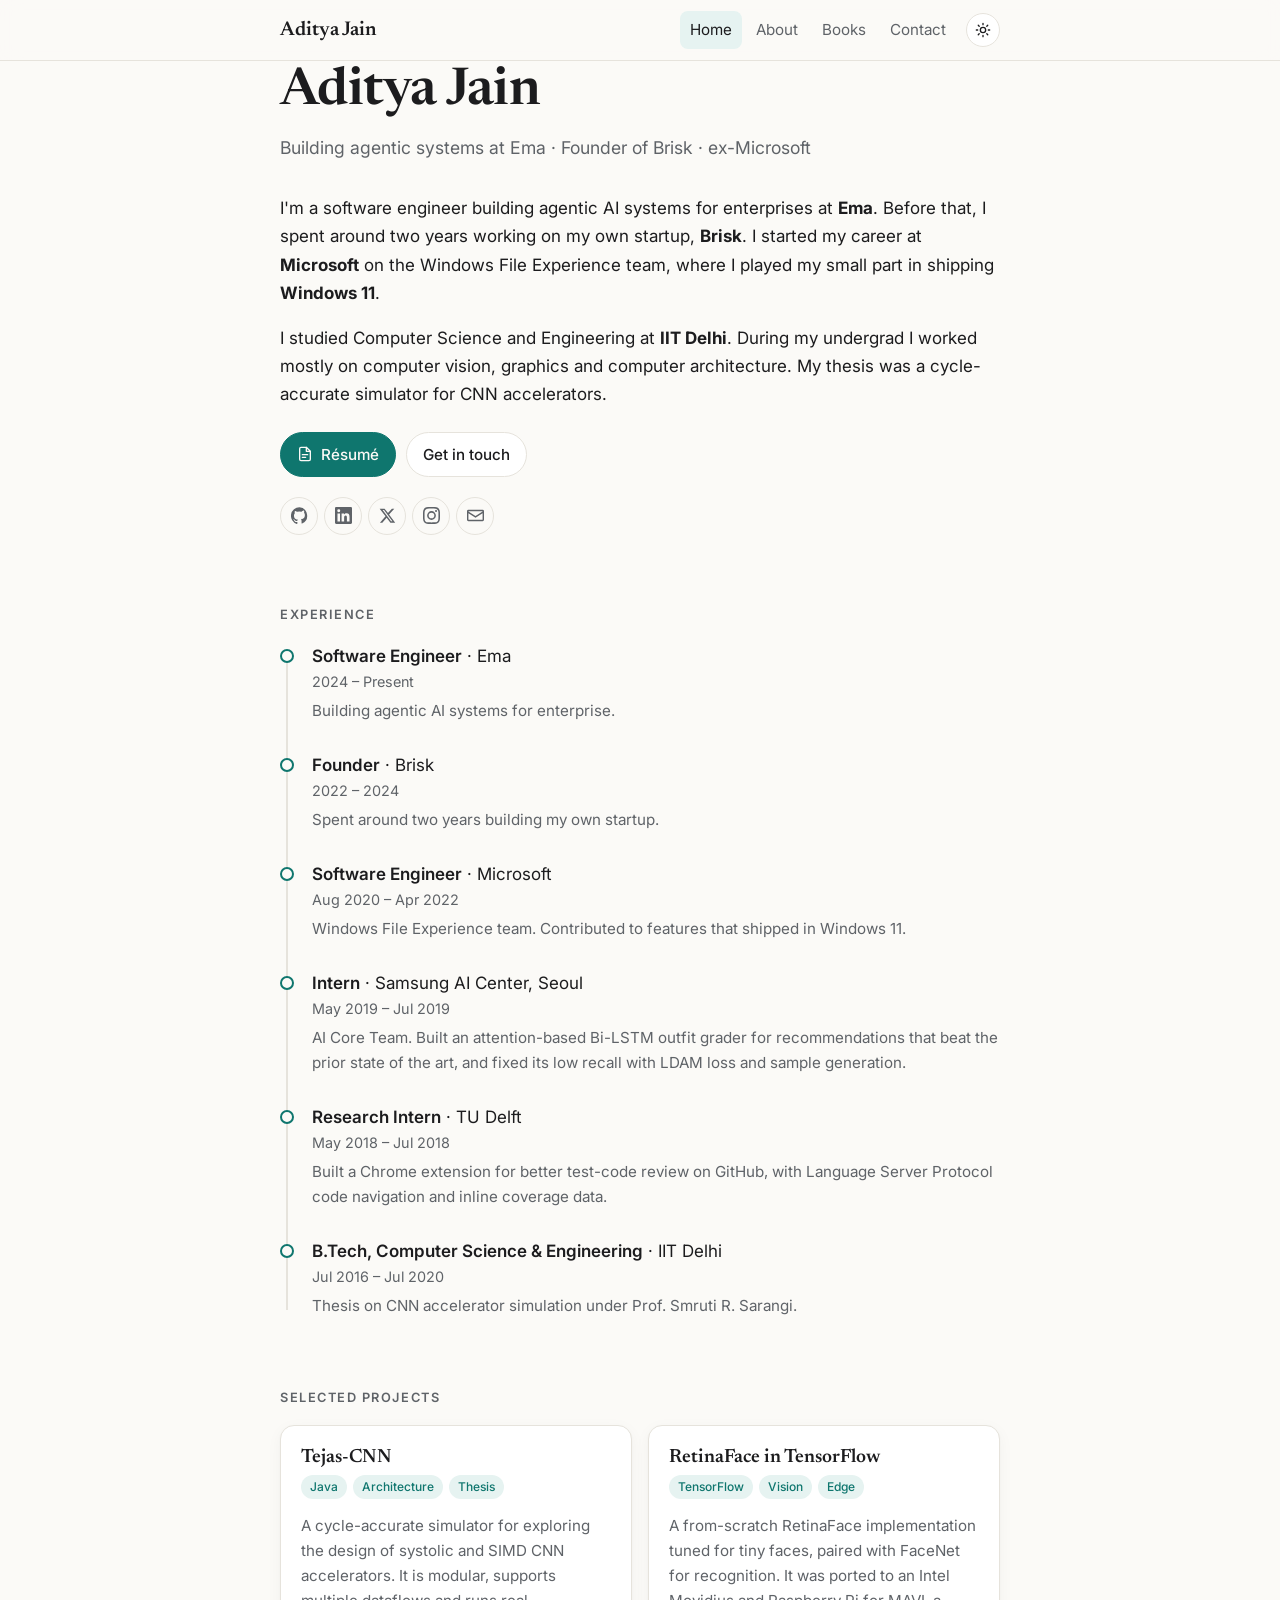
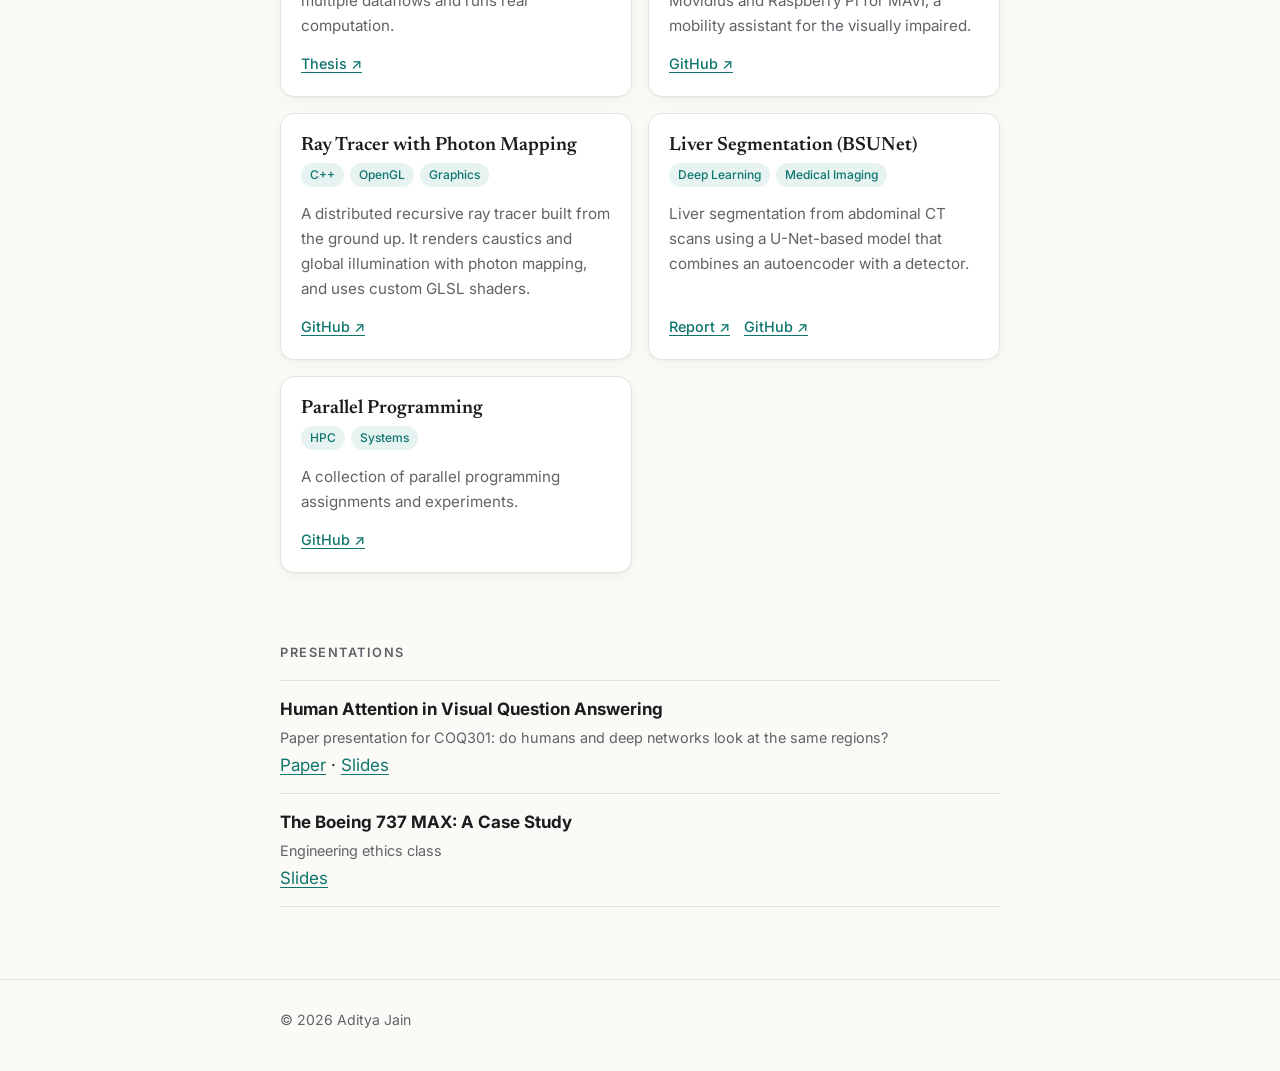
==== commit d193c0b6: "Remove photo and add Brisk and Ema to career history - Drop the portrait from the hero, Open Graph t" ====
--- a/index.html
+++ b/index.html
@@ -4,10 +4,9 @@
   <meta charset="UTF-8">
   <meta name="viewport" content="width=device-width, initial-scale=1">
   <title>Aditya Jain — Software Engineer</title>
-  <meta name="description" content="Aditya Jain — software engineer. Previously at Microsoft on Windows 11. IIT Delhi CS graduate with a background in computer vision, graphics and systems.">
+  <meta name="description" content="Aditya Jain — software engineer building agentic AI systems for enterprise at Ema. Previously founded Brisk and worked at Microsoft on Windows 11. IIT Delhi CS.">
   <meta property="og:title" content="Aditya Jain — Software Engineer">
-  <meta property="og:description" content="Software engineer. Previously at Microsoft on Windows 11. IIT Delhi CS.">
-  <meta property="og:image" content="https://aditya0212jain.github.io/myimage.jpeg">
+  <meta property="og:description" content="Building agentic AI systems for enterprise at Ema. Previously founded Brisk and worked at Microsoft. IIT Delhi CS.">
   <meta property="og:type" content="website">
   <link rel="icon" href="data:image/svg+xml,<svg xmlns='http://www.w3.org/2000/svg' viewBox='0 0 100 100'><rect width='100' height='100' rx='22' fill='%230f766e'/><text x='50' y='68' font-size='54' text-anchor='middle' fill='white' font-family='Georgia,serif'>AJ</text></svg>">
   <link rel="preconnect" href="https://fonts.googleapis.com">
@@ -38,19 +37,17 @@
 <main id="main" class="wrap">
 
   <section class="hero" aria-label="Introduction">
-    <img class="avatar" src="myimage.jpeg" alt="Portrait of Aditya Jain" width="140" height="140">
-    <div>
-      <h1>Aditya Jain</h1>
-      <p class="tagline">Software engineer · ex-Microsoft · IIT Delhi CS</p>
-    </div>
+    <h1>Aditya Jain</h1>
+    <p class="tagline">Building agentic systems at Ema · Founder of Brisk · ex-Microsoft</p>
   </section>
 
   <section class="bio" aria-label="Bio">
     <p>
-      I'm a software engineer currently exploring Web3, with a focus on
-      Self-Sovereign Identity. Before that, I spent two years at
-      <strong>Microsoft</strong> on the Windows File Experience team, where I played my
-      small part in shipping <strong>Windows 11</strong>.
+      I'm a software engineer building agentic AI systems for enterprises at
+      <strong>Ema</strong>. Before that, I spent around two years working on my own
+      startup, <strong>Brisk</strong>. I started my career at <strong>Microsoft</strong> on
+      the Windows File Experience team, where I played my small part in shipping
+      <strong>Windows 11</strong>.
     </p>
     <p>
       I studied Computer Science and Engineering at <strong>IIT Delhi</strong>. During my
@@ -76,6 +73,16 @@
   <section id="experience">
     <h2 class="section-title">Experience</h2>
     <ul class="timeline">
+      <li>
+        <span class="role">Software Engineer</span> · <span class="org">Ema</span>
+        <span class="when">2024 – Present</span>
+        <p class="desc">Building agentic AI systems for enterprise.</p>
+      </li>
+      <li>
+        <span class="role">Founder</span> · <span class="org">Brisk</span>
+        <span class="when">2022 – 2024</span>
+        <p class="desc">Spent around two years building my own startup.</p>
+      </li>
       <li>
         <span class="role">Software Engineer</span> · <span class="org">Microsoft</span>
         <span class="when">Aug 2020 – Apr 2022</span>
--- a/style.css
+++ b/style.css
@@ -119,13 +119,9 @@
 .lead { font-size: 1.1rem; color: var(--muted); margin-top: 0; }
 
 /* ---------- Hero ---------- */
-.hero { display: grid; grid-template-columns: 140px 1fr; gap: 32px; align-items: center; }
-.avatar {
-  width: 140px; height: 140px; border-radius: 50%; object-fit: cover;
-  border: 3px solid var(--surface); box-shadow: var(--shadow);
-}
+.hero { margin-bottom: 32px; }
 .hero h1 { font-size: clamp(2.25rem, 7vw, 3.25rem); letter-spacing: -.01em; }
-.hero .tagline { color: var(--muted); margin: 6px 0 0; font-size: 1.05rem; }
+.hero .tagline { color: var(--muted); margin: 10px 0 0; font-size: 1.1rem; }
 
 .bio p { margin: 0 0 1em; }
 
@@ -213,8 +209,6 @@
   body { font-size: 16px; }
   main { padding-top: 36px; }
   section { margin-bottom: 56px; }
-  .hero { grid-template-columns: 1fr; gap: 20px; }
-  .avatar { width: 112px; height: 112px; }
   .cards { grid-template-columns: 1fr; }
   .books { columns: 1; }
   .nav a { padding: 6px 7px; font-size: .9rem; }
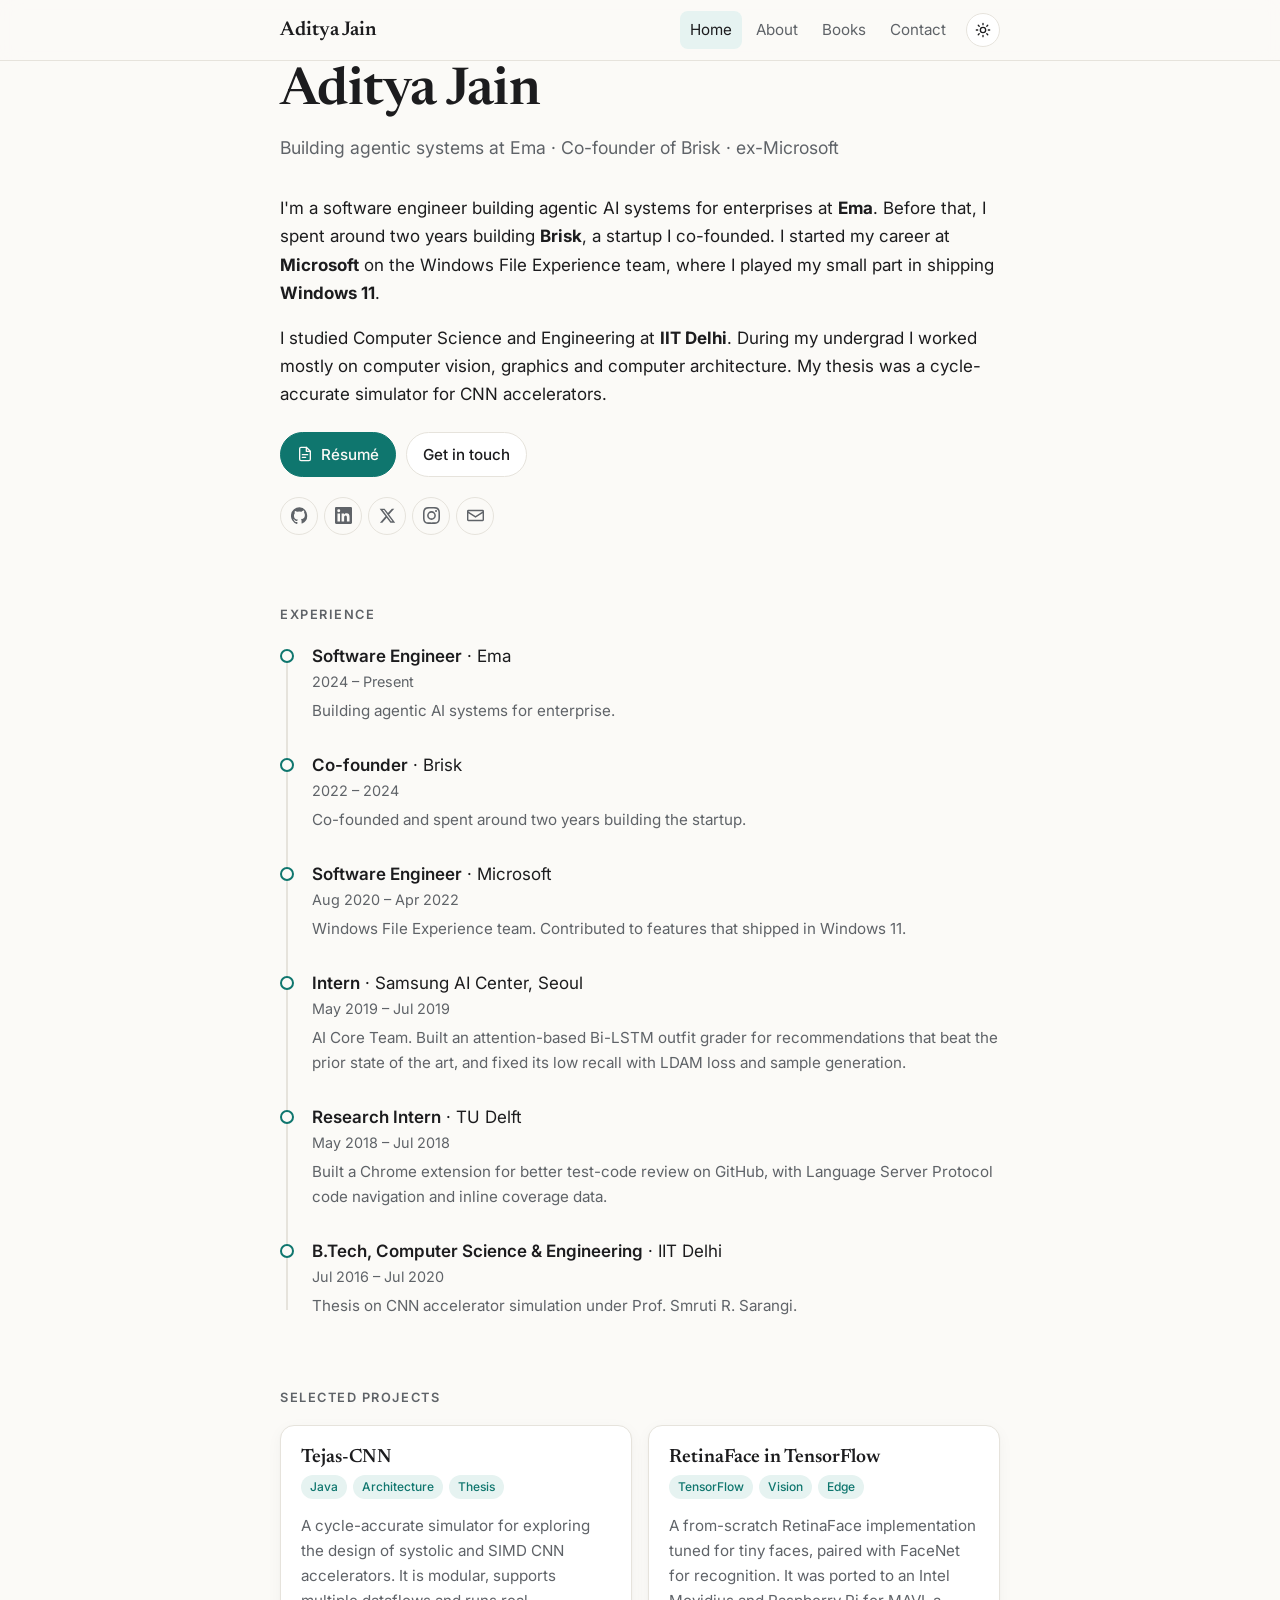
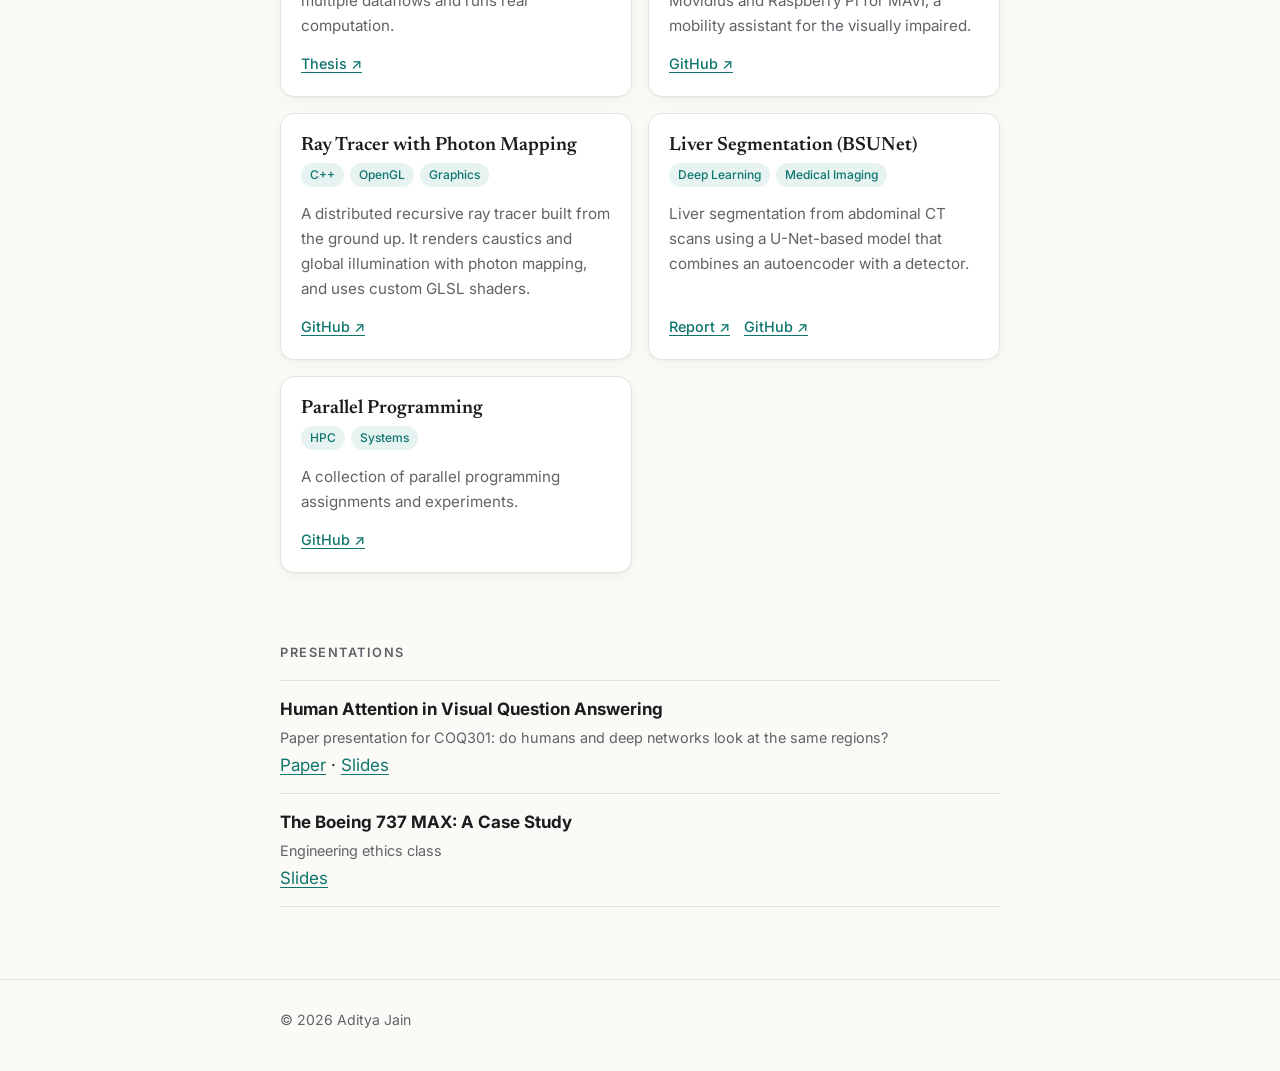
==== commit 7ea2b549: "Describe Brisk role as co-founder Co-Authored-By: Claude Opus 5.5 <noreply@anthropic.com> Claude-Ses" ====
--- a/index.html
+++ b/index.html
@@ -4,9 +4,9 @@
   <meta charset="UTF-8">
   <meta name="viewport" content="width=device-width, initial-scale=1">
   <title>Aditya Jain — Software Engineer</title>
-  <meta name="description" content="Aditya Jain — software engineer building agentic AI systems for enterprise at Ema. Previously founded Brisk and worked at Microsoft on Windows 11. IIT Delhi CS.">
+  <meta name="description" content="Aditya Jain — software engineer building agentic AI systems for enterprise at Ema. Previously co-founded Brisk and worked at Microsoft on Windows 11. IIT Delhi CS.">
   <meta property="og:title" content="Aditya Jain — Software Engineer">
-  <meta property="og:description" content="Building agentic AI systems for enterprise at Ema. Previously founded Brisk and worked at Microsoft. IIT Delhi CS.">
+  <meta property="og:description" content="Building agentic AI systems for enterprise at Ema. Previously co-founded Brisk and worked at Microsoft. IIT Delhi CS.">
   <meta property="og:type" content="website">
   <link rel="icon" href="data:image/svg+xml,<svg xmlns='http://www.w3.org/2000/svg' viewBox='0 0 100 100'><rect width='100' height='100' rx='22' fill='%230f766e'/><text x='50' y='68' font-size='54' text-anchor='middle' fill='white' font-family='Georgia,serif'>AJ</text></svg>">
   <link rel="preconnect" href="https://fonts.googleapis.com">
@@ -38,14 +38,14 @@
 
   <section class="hero" aria-label="Introduction">
     <h1>Aditya Jain</h1>
-    <p class="tagline">Building agentic systems at Ema · Founder of Brisk · ex-Microsoft</p>
+    <p class="tagline">Building agentic systems at Ema · Co-founder of Brisk · ex-Microsoft</p>
   </section>
 
   <section class="bio" aria-label="Bio">
     <p>
       I'm a software engineer building agentic AI systems for enterprises at
-      <strong>Ema</strong>. Before that, I spent around two years working on my own
-      startup, <strong>Brisk</strong>. I started my career at <strong>Microsoft</strong> on
+      <strong>Ema</strong>. Before that, I spent around two years building
+      <strong>Brisk</strong>, a startup I co-founded. I started my career at <strong>Microsoft</strong> on
       the Windows File Experience team, where I played my small part in shipping
       <strong>Windows 11</strong>.
     </p>
@@ -79,9 +79,9 @@
         <p class="desc">Building agentic AI systems for enterprise.</p>
       </li>
       <li>
-        <span class="role">Founder</span> · <span class="org">Brisk</span>
+        <span class="role">Co-founder</span> · <span class="org">Brisk</span>
         <span class="when">2022 – 2024</span>
-        <p class="desc">Spent around two years building my own startup.</p>
+        <p class="desc">Co-founded and spent around two years building the startup.</p>
       </li>
       <li>
         <span class="role">Software Engineer</span> · <span class="org">Microsoft</span>
